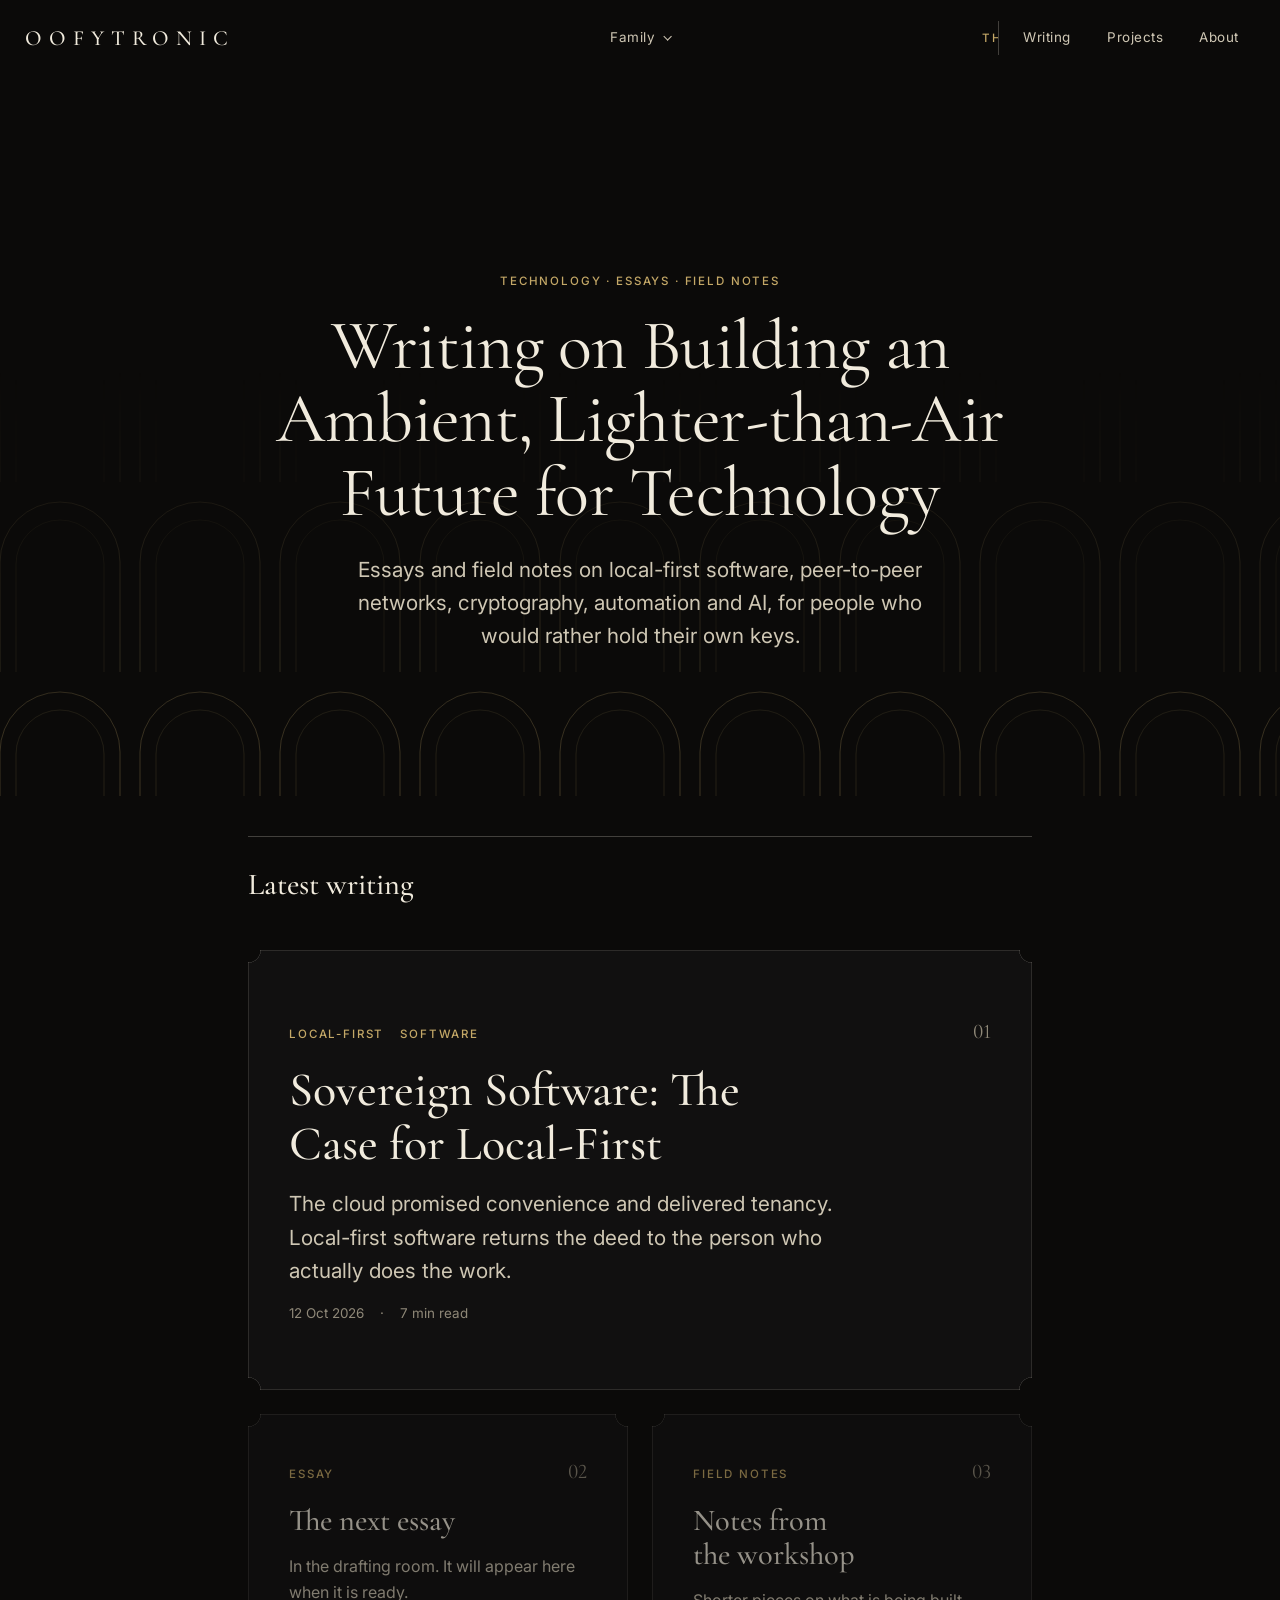
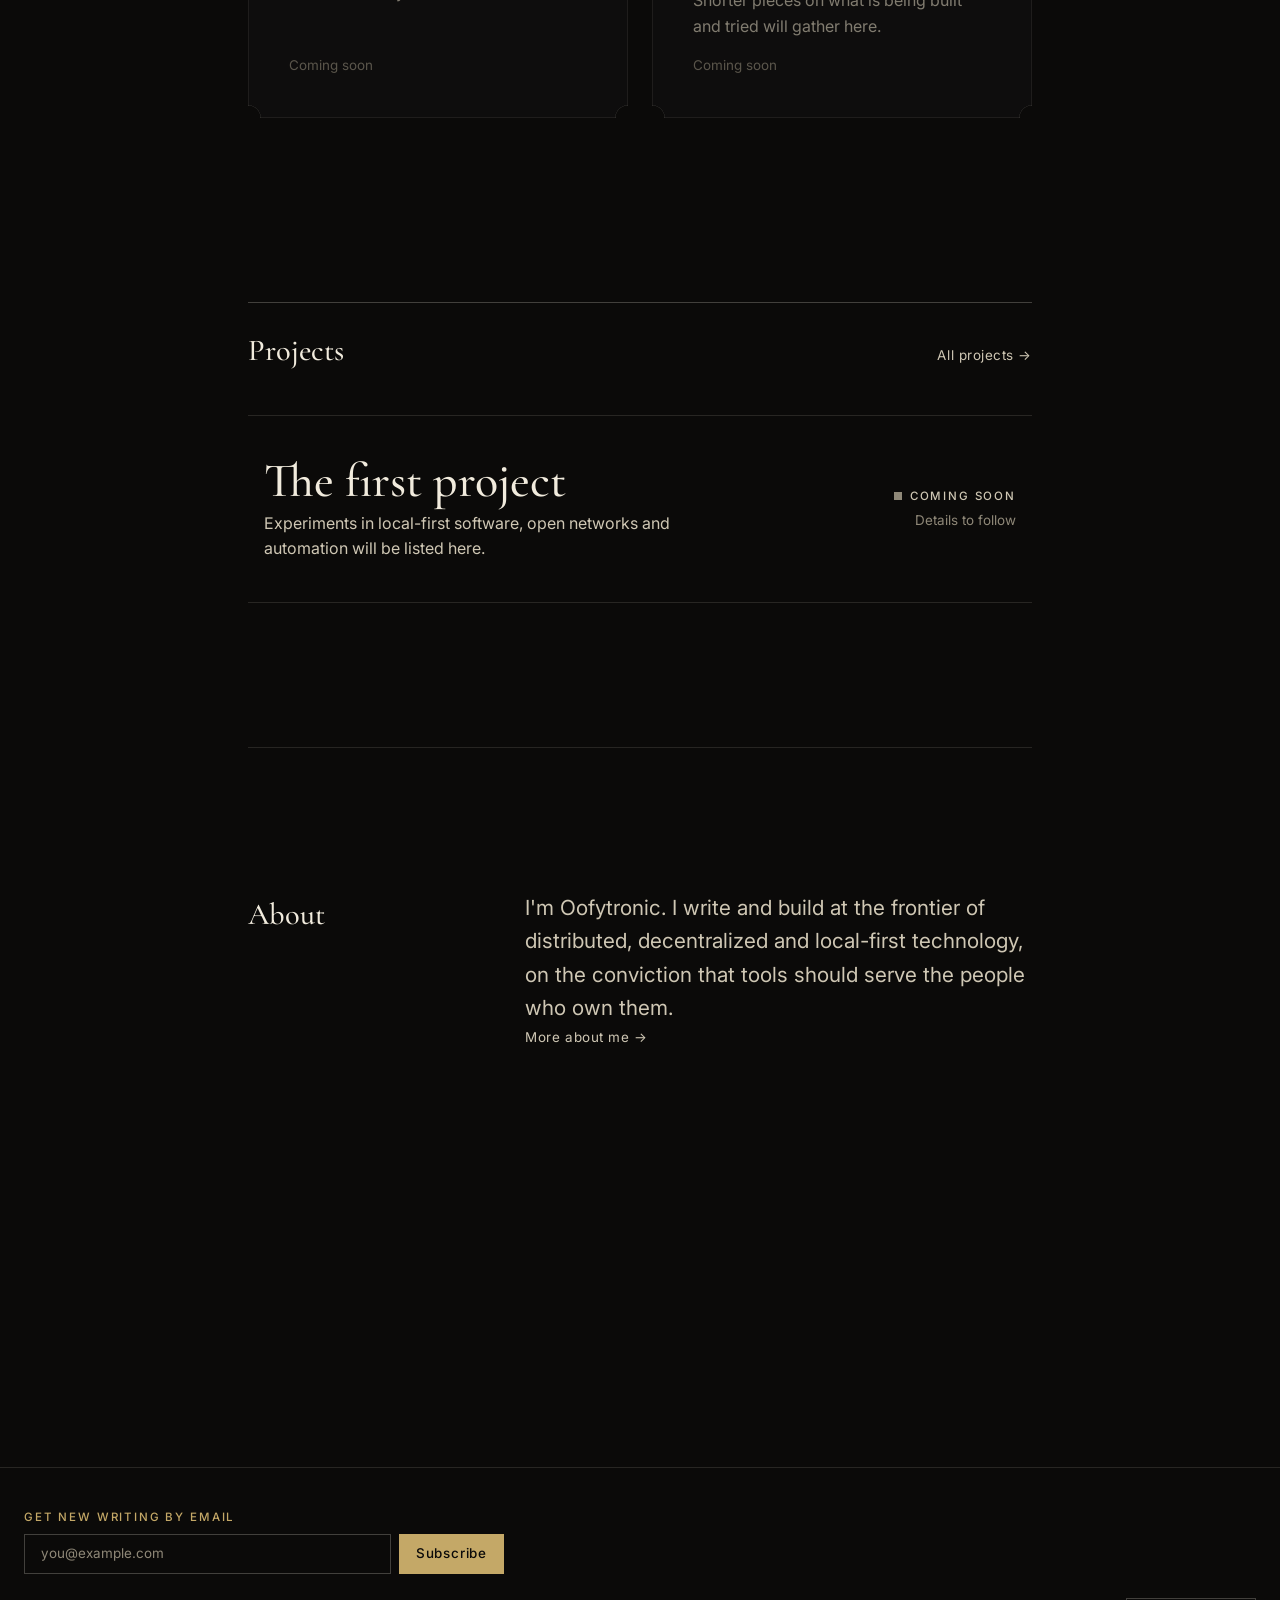
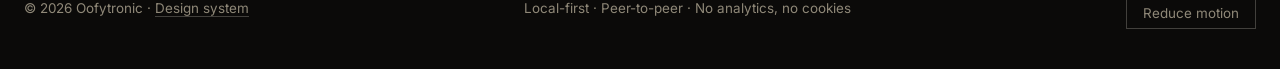
==== index.html @ e568d621 "Add subscribe forms (footer and article island) and a comma in the tagline The island docks once a m" ====
<!doctype html>
<html lang="en">
<head>
  <meta charset="utf-8">
  <meta name="viewport" content="width=device-width, initial-scale=1">
  <title>Oofytronic · Writing on Building an Ambient, Lighter-than-Air Future for Technology</title>
  <meta name="description" content="Writing on Building an Ambient, Lighter-than-Air Future for Technology. Essays and field notes on local-first, peer-to-peer, decentralized, AI and automation technology by Oofytronic.">
  <meta name="theme-color" content="#0b0a09">
  <link rel="preconnect" href="https://fonts.googleapis.com">
  <link rel="preconnect" href="https://fonts.gstatic.com" crossorigin>
  <link rel="stylesheet" href="css/style.css">
  <script src="js/main.js" defer></script>
</head>
<body>

<a class="skip-link" href="#main">Skip to content</a>
<header class="site-header">
  <div class="wrap">
    <a class="wordmark" href="./" data-island="wordmark" data-zone="top-left" data-trigger="scrolled"><span class="wordmark__o">O</span><span class="wordmark__rest"><span>ofytronic</span></span></a>
    <details class="family" data-island="family" data-zone="top-center" data-trigger="scrolled">
      <summary class="family__summary"><span>Family</span><span class="family__chevron" aria-hidden="true"></span></summary>
      <div class="family__panel">
        <p class="family__title">The Feathermode family</p>
        <ul class="family__list">
        <li><a class="family__item" href="https://feathermode.com" target="_blank" rel="noopener"><span class="family__name">Feathermode</span><span class="family__meta">Parent</span></a></li>
        <li><span class="family__item family__item--soon"><span class="family__name">Common Tongue</span><span class="family__meta">Communication · Soon</span></span></li>
        <li><span class="family__item family__item--soon"><span class="family__name">Airlift</span><span class="family__meta">Distribution · Soon</span></span></li>
        <li><a class="family__item" href="./" aria-current="true"><span class="family__name">Oofytronic</span><span class="family__meta">Blog · You are here</span></a></li>
        <li><span class="family__item family__item--soon"><span class="family__name">Nimbus Nectar</span><span class="family__meta">Publication · Soon</span></span></li>
        </ul>
      </div>
    </details>
    <nav class="island" aria-label="Primary" data-island="nav" data-zone="top-right" data-trigger="scrolled">
      <div class="island__context" aria-hidden="true"><span></span></div>
      <ul>
        <li><a href="./#writing" data-section="writing">Writing</a></li>
        <li><a href="projects/" data-section="projects">Projects</a></li>
        <li><a href="about/" data-section="about">About</a></li>
      </ul>
    </nav>
  </div>
</header>
<main id="main">
<section class="hero" aria-labelledby="hero-h">
  <svg class="hero__arcade" aria-hidden="true" focusable="false" preserveAspectRatio="xMidYMax slice">
    <defs><pattern id="arches" width="140" height="190" patternUnits="userSpaceOnUse" x="-10"><path d="M10 190V80a60 60 0 0 1 120 0v110" fill="none" stroke="#c4a867" stroke-opacity=".28" stroke-width="1"/><path d="M26 190V82a44 44 0 0 1 88 0v108" fill="none" stroke="#c4a867" stroke-opacity=".14" stroke-width="1"/></pattern></defs>
    <rect width="100%" height="100%" fill="url(#arches)"/>
  </svg>
  <div class="wrap">
    <span class="eyebrow">Technology · Essays · Field notes</span>
    <h1 id="hero-h">Writing on Building an Ambient, Lighter&#8209;than&#8209;Air Future for Technology</h1>
    <p class="lede">Essays and field notes on local-first software, peer-to-peer networks, cryptography, automation and AI, for people who would rather hold their own keys.</p>
  </div>
</section>
<div class="wrap">
  <section id="writing" class="index" data-context="Latest writing" aria-labelledby="writing-h">
    <div class="index__head">
      <h2 id="writing-h">Latest writing</h2>
    </div>
    <ul class="card-grid">
    <li class="card-grid__featured">
      <article class="card">
        <div class="card__top">
          <ul class="card__tags" aria-label="Topics"><li>Local-First</li><li>Software</li></ul>
          <span class="card__index" aria-hidden="true">01</span>
        </div>
        <h3 class="card__title"><a href="articles/local-first/">Sovereign Software: The Case for Local-First</a></h3>
        <p class="card__excerpt">The cloud promised convenience and delivered tenancy. Local-first software returns the deed to the person who actually does the work.</p>
        <p class="card__meta"><time datetime="2026-10-12">12 Oct 2026</time><span>7 min read</span></p>
      </article>
    </li>
    <li>
      <article class="card card--placeholder">
        <div class="card__top">
          <ul class="card__tags" aria-label="Topics"><li>Essay</li></ul>
          <span class="card__index" aria-hidden="true">02</span>
        </div>
        <h3 class="card__title">The next essay</h3>
        <p class="card__excerpt">In the drafting room. It will appear here when it is ready.</p>
        <p class="card__meta"><span>Coming soon</span></p>
      </article>
    </li>
    <li>
      <article class="card card--placeholder">
        <div class="card__top">
          <ul class="card__tags" aria-label="Topics"><li>Field notes</li></ul>
          <span class="card__index" aria-hidden="true">03</span>
        </div>
        <h3 class="card__title">Notes from the workshop</h3>
        <p class="card__excerpt">Shorter pieces on what is being built and tried will gather here.</p>
        <p class="card__meta"><span>Coming soon</span></p>
      </article>
    </li>
    </ul>
  </section>
  <section id="projects" class="index" data-context="Projects" aria-labelledby="projects-h">
    <div class="index__head">
      <h2 id="projects-h">Projects</h2>
      <a class="more" href="projects/">All projects →</a>
    </div>
    <ul class="project-rows">
      <li>
        <article class="project-row project-row--static">
          <div class="project-row__main">
            <h3 class="project-row__name">The first project</h3>
            <p class="project-row__blurb">Experiments in local-first software, open networks and automation will be listed here.</p>
          </div>
          <p class="project-row__meta"><span class="status" data-status="concept">Coming soon</span><span>Details to follow</span></p>
        </article>
      </li>
    </ul>
  </section>
  <section id="about" class="about" data-context="The author" aria-labelledby="about-h">
    <h2 id="about-h">About</h2>
    <div>
      <p>I'm Oofytronic. I write and build at the frontier of distributed, decentralized and local-first technology, on the conviction that tools should serve the people who own them.</p>
      <a class="more" href="about/">More about me →</a>
    </div>
  </section>
</div>
</main>
<footer class="site-footer">
  <div class="wrap">
    <form class="subscribe subscribe--footer" action="mailto:hello@feathermode.com?subject=Subscribe%20to%20Oofytronic" method="post" enctype="text/plain">
      <label class="subscribe__label" for="footer-email">Get new writing by email</label>
      <div class="subscribe__row">
        <input id="footer-email" name="email" type="email" required autocomplete="email" placeholder="you@example.com">
        <button type="submit">Subscribe</button>
      </div>
    </form>
    <p>© 2026 Oofytronic · <a href="design-system/">Design system</a></p>
    <p>Local-first · Peer-to-peer · No analytics, no cookies</p>
    <button type="button" class="motion-toggle" data-motion-toggle aria-pressed="false" hidden>Reduce motion</button>
  </div>
</footer>
</body>
</html>
---- css/style.css ----
@import url("tokens.css");
@import url("https://fonts.googleapis.com/css2?family=Cormorant+Garamond:ital,wght@0,400;0,500;0,600;1,400;1,500&family=Inter:wght@400;500;600&family=Newsreader:ital,opsz,wght@0,6..72,400;0,6..72,500;1,6..72,400&display=swap");

/* ---------- Base ---------- */
*, *::before, *::after { box-sizing: border-box; }
html { color-scheme: dark; scroll-behavior: smooth; }
body {
  margin: 0;
  min-height: 100vh;
  font-family: var(--font-ui);
  font-size: var(--step-0);
  line-height: 1.6;
  color: var(--text);
  background: var(--bg);
  -webkit-font-smoothing: antialiased;
}
img, svg { max-width: 100%; display: block; }
a { color: inherit; text-decoration-color: var(--hairline-strong); text-underline-offset: 0.25em; }
a:hover { text-decoration-color: var(--accent); }
:focus-visible { outline: 1px solid var(--accent); outline-offset: 4px; }
::selection { background: var(--brass-600); color: var(--night-950); }
h1, h2, h3, p { margin: 0; }
h1, h2, h3 { text-wrap: balance; }

/* ---------- Notched corners ----------
   Instead of rounding, corners are bitten out as concave quarter-circle arcs.
   A mask cuts the element; ::before strokes the border and the arcs in the same colour (--edge). */
@property --edge { syntax: "<color>"; inherits: true; initial-value: transparent; }

:where(.card, .toc, .next-island, .subscribe-island, .aside-note, .notched, .wordmark, .island, .family__summary, .family__panel, html[data-motion="full"] .filters) {
  --notch: var(--notch-sm);
  --notch-ring: calc(var(--notch) + 2px);
  /* One opaque layer minus four corner discs. Straight edges never depend on sub-pixel layer sizes. */
  --notch-cut: calc(var(--notch) + 1px);
  mask:
    linear-gradient(#000 0 0),
    radial-gradient(circle at 0 0, #000 var(--notch), #0000 calc(var(--notch) + 0.5px)) 0 0 / var(--notch-cut) var(--notch-cut) no-repeat,
    radial-gradient(circle at 100% 0, #000 var(--notch), #0000 calc(var(--notch) + 0.5px)) 100% 0 / var(--notch-cut) var(--notch-cut) no-repeat,
    radial-gradient(circle at 0 100%, #000 var(--notch), #0000 calc(var(--notch) + 0.5px)) 0 100% / var(--notch-cut) var(--notch-cut) no-repeat,
    radial-gradient(circle at 100% 100%, #000 var(--notch), #0000 calc(var(--notch) + 0.5px)) 100% 100% / var(--notch-cut) var(--notch-cut) no-repeat;
  mask-composite: subtract, add, add, add, add;
}
:where(.card, .toc, .next-island, .subscribe-island, .aside-note, .notched--lg, .family__panel) { --notch: var(--notch-lg); }
.notched { position: relative; border: 1px solid transparent; --edge: var(--hairline-strong); }
:where(.card, .toc, .next-island, .subscribe-island, .aside-note, .notched, .wordmark, .island, .family__summary, .family__panel, html[data-motion="full"] .filters)::before {
  content: ""; position: absolute; inset: -1px; z-index: 1; pointer-events: none;
  border: 1px solid var(--edge);
  background:
    radial-gradient(circle at 0 0, #0000 var(--notch), var(--edge) var(--notch), var(--edge) calc(var(--notch) + 1px), #0000 calc(var(--notch) + 1px)) 0 0 / var(--notch-ring) var(--notch-ring) no-repeat,
    radial-gradient(circle at 100% 0, #0000 var(--notch), var(--edge) var(--notch), var(--edge) calc(var(--notch) + 1px), #0000 calc(var(--notch) + 1px)) 100% 0 / var(--notch-ring) var(--notch-ring) no-repeat,
    radial-gradient(circle at 0 100%, #0000 var(--notch), var(--edge) var(--notch), var(--edge) calc(var(--notch) + 1px), #0000 calc(var(--notch) + 1px)) 0 100% / var(--notch-ring) var(--notch-ring) no-repeat,
    radial-gradient(circle at 100% 100%, #0000 var(--notch), var(--edge) var(--notch), var(--edge) calc(var(--notch) + 1px), #0000 calc(var(--notch) + 1px)) 100% 100% / var(--notch-ring) var(--notch-ring) no-repeat;
  background-origin: border-box;
  transition: --edge var(--speed) var(--ease);
}

.wrap { width: min(100% - 2 * var(--space-4), var(--wrap)); margin-inline: auto; }
.visually-hidden { position: absolute; width: 1px; height: 1px; overflow: hidden; clip-path: inset(50%); white-space: nowrap; }
.skip-link { position: absolute; left: var(--space-3); top: -4rem; background: var(--accent); color: var(--night-950); padding: var(--space-2) var(--space-3); z-index: 60; }
.skip-link:focus { top: var(--space-3); }

.eyebrow {
  font-size: var(--step--2); font-weight: 500;
  letter-spacing: var(--track-caps); text-transform: uppercase;
  color: var(--accent);
}

/* ---------- Zones ----------
   Where islands live. An island only names its zone (data-zone); placement is defined here, once.

     top-left   header, left edge      top-right  header, right edge (bottom pill on phones)
     left       left gutter, 70rem up  (in flow below that)
     right      right gutter, 70rem up (bottom pill below that); data-anchor="middle" centres it vertically

   Floating zones act only in dynamic mode, and only on islands that carry data-dock.
   One island per zone is visible at a time: triggers are mutually exclusive on any given page. */
.site-header [data-zone="top-left"] { grid-column: 1; justify-self: start; }
.site-header [data-zone="top-center"] { grid-column: 2; justify-self: center; }
.site-header [data-zone="top-right"] { grid-column: 3; justify-self: end; }

html[data-motion="full"] { --zone-lift: 0px; }
@media (max-width: 40rem) {
  html[data-motion="full"] { --zone-lift: calc(var(--island-h) + var(--space-3)); } /* the nav owns the very bottom */
}

/* Gutter presentation (left, right) */
@media (min-width: 70rem) {
  html[data-motion="full"] :is([data-zone="left"], [data-zone="right"])[data-dock] {
    position: fixed; z-index: 35; margin: 0; width: var(--zone-w); top: var(--zone-top);
    border: 1px solid transparent; --edge: var(--hairline-strong);
    background: color-mix(in srgb, var(--bg) 88%, transparent);
    -webkit-backdrop-filter: blur(14px); backdrop-filter: blur(14px);
    transition: opacity var(--speed) var(--ease), transform var(--speed) var(--ease), visibility var(--speed);
  }
  html[data-motion="full"] [data-zone="left"][data-dock] { left: var(--zone-edge); --zone-away: translateX(-0.75rem); }
  html[data-motion="full"] [data-zone="right"][data-dock] { right: var(--zone-edge); --zone-away: translateX(0.75rem); }
  html[data-motion="full"] [data-zone][data-dock][data-anchor="middle"] { top: 0; bottom: 0; margin-block: auto; height: fit-content; }
  html[data-motion="full"] :is([data-zone="left"], [data-zone="right"])[data-dock="away"] { opacity: 0; visibility: hidden; transform: var(--zone-away); }
}

/* Compact presentation: right becomes a bottom pill; left stays in flow */
@media (max-width: 69.99rem) {
  html[data-motion="full"] [data-zone="right"][data-dock] {
    position: fixed; z-index: 35; margin: 0 auto; left: 0; right: 0; top: auto; width: fit-content;
    max-width: calc(100vw - 2 * var(--space-3));
    bottom: calc(var(--space-3) + env(safe-area-inset-bottom) + var(--zone-lift));
    border: 1px solid transparent; --edge: var(--hairline-strong);
    background: color-mix(in srgb, var(--bg) 88%, transparent);
    -webkit-backdrop-filter: blur(14px); backdrop-filter: blur(14px);
    transition: opacity var(--speed) var(--ease), transform var(--speed) var(--ease), visibility var(--speed);
  }
  html[data-motion="full"] [data-zone="right"][data-dock="away"] { opacity: 0; visibility: hidden; transform: translateY(0.5rem); }
}

/* The header carries three islands; below 52rem the nav drops its context label to make room.
   (.island .island__context is more specific than the base rule further down, which would otherwise win.) */
@media (max-width: 52rem) { .island .island__context { display: none; } }

/* Header zones */
@media (max-width: 40rem) {
  html[data-motion="full"] [data-zone="top-right"] {
    position: fixed; margin: 0 auto; left: 0; right: 0; width: fit-content; max-width: calc(100vw - 2 * var(--space-3));
    bottom: calc(var(--space-3) + env(safe-area-inset-bottom));
    --edge: var(--hairline-strong); padding: var(--space-1);
    background: color-mix(in srgb, var(--bg) 88%, transparent);
    -webkit-backdrop-filter: blur(14px); backdrop-filter: blur(14px);
  }
  html[data-motion="full"] { scroll-padding-bottom: 6rem; }
  html[data-motion="full"] body { padding-bottom: 5rem; }
}
/* ---------- Header ----------
   Baseline: a static header (no JS, or motion reduced).
   Enhancement: html[data-motion="full"] turns the wordmark and nav into
   floating "islands" that respond to scroll (state set in js/main.js). */
.site-header { border-bottom: 1px solid var(--hairline); }
.site-header .wrap {
  display: grid; grid-template-columns: 1fr auto 1fr; align-items: center; gap: var(--space-4);
  padding-block: var(--space-3);
}

.wordmark {
  display: inline-flex; align-items: center;
  height: var(--island-h);
  font-family: var(--font-display); font-weight: 500;
  font-size: 1.35rem; letter-spacing: 0.32em; text-transform: uppercase;
  text-decoration: none;
  position: relative; border: 1px solid transparent; --edge: transparent;
}
.wordmark:focus-visible { outline-offset: -4px; }
.wordmark__rest { display: inline-grid; grid-template-columns: 1fr; }
.wordmark__rest > span { overflow: hidden; min-width: 0; }

.island { position: relative; display: flex; align-items: center; border: 1px solid transparent; --edge: transparent; }
.island__context { display: grid; grid-template-columns: 0fr; visibility: hidden; margin: 0; }
.island__context > span {
  overflow: hidden; min-width: 0; max-width: min(18rem, 46vw);
  white-space: nowrap; text-overflow: ellipsis;
  font-size: var(--step--2); font-weight: 500; letter-spacing: var(--track-caps); text-transform: uppercase;
  color: var(--accent);
  padding: var(--space-2) var(--space-3) var(--space-2) 0; margin-left: var(--space-3); margin-right: var(--space-2);
  border-right: 1px solid var(--hairline-strong);
}
.island ul { list-style: none; display: flex; gap: var(--space-1); margin: 0; padding: 0; }
.island li a {
  display: block; padding: var(--space-2) var(--space-3);
  font-size: var(--step--1); letter-spacing: 0.04em; color: var(--text-soft);
  text-decoration: none; transition: color var(--speed), background var(--speed);
}
.island li a:hover { color: var(--text); }
.island li a:focus-visible { outline-offset: -3px; }
.island li a[aria-current] { color: var(--accent); background: color-mix(in srgb, var(--accent) 12%, transparent); }

/* Dynamic mode */
html[data-motion="full"] { scroll-padding-top: calc(var(--header-h) + var(--space-3)); }
html[data-motion="full"] .site-header {
  position: fixed; inset: 0 0 auto 0; z-index: 40;
  border-bottom: 0; pointer-events: none;
}
html[data-motion="full"] .site-header .wrap > * { pointer-events: auto; }
html[data-motion="full"] main { padding-top: var(--header-h); }

html[data-motion="full"] .wordmark,
html[data-motion="full"] .island,
html[data-motion="full"] .wordmark__rest,
html[data-motion="full"] .island__context {
  transition:
    background var(--speed) var(--ease), border-color var(--speed) var(--ease),
    padding var(--speed) var(--ease), letter-spacing var(--speed) var(--ease),
    grid-template-columns var(--speed) var(--ease), visibility var(--speed);
}
html[data-motion="full"][data-scrolled] .wordmark {
  min-width: var(--island-h); justify-content: center; letter-spacing: 0;
  --edge: var(--hairline-strong);
  background: color-mix(in srgb, var(--bg) 88%, transparent);
  -webkit-backdrop-filter: blur(14px); backdrop-filter: blur(14px);
}
html[data-motion="full"][data-scrolled] .wordmark__rest { grid-template-columns: 0fr; }
html[data-motion="full"][data-scrolled] .island {
  padding: var(--space-1);
  --edge: var(--hairline-strong);
  background: color-mix(in srgb, var(--bg) 88%, transparent);
  -webkit-backdrop-filter: blur(14px); backdrop-filter: blur(14px);
}
html[data-motion="full"][data-scrolled][data-context-open] .island__context { grid-template-columns: 1fr; visibility: visible; }

@supports not (backdrop-filter: blur(1px)) {
  html[data-motion="full"][data-scrolled] .wordmark,
  html[data-motion="full"][data-scrolled] .island,
  html[data-motion="full"] [data-zone][data-dock] { background: var(--bg); }
}

/* ---------- Family island ----------
   Lists every member of the Feathermode family and marks the current one. A <details>, so it works with no
   JavaScript; js/main.js only adds close-on-outside-click and Escape. Zone: top-center (top right on phones). */
.family { position: relative; --family-w: min(21rem, calc(100vw - 2 * var(--space-3))); }
.family__summary {
  list-style: none; display: inline-flex; align-items: center; gap: var(--space-2);
  height: var(--island-h); padding: 0 var(--space-3); cursor: pointer;
  font-size: var(--step--1); letter-spacing: 0.04em; color: var(--text-soft);
  position: relative; border: 1px solid transparent; --edge: transparent;
  transition: color var(--speed), background var(--speed) var(--ease);
}
.family__summary::-webkit-details-marker { display: none; }
.family__summary:hover, .family[open] > .family__summary { color: var(--text); }
.family__summary:focus-visible { outline-offset: -3px; }
.family__chevron { width: 0.4rem; height: 0.4rem; border-right: 1px solid currentColor; border-bottom: 1px solid currentColor; transform: rotate(45deg) translateY(-2px); transition: transform var(--speed) var(--ease); }
.family[open] .family__chevron { transform: rotate(225deg) translateY(-2px); }
html[data-motion="full"][data-scrolled] .family__summary {
  --edge: var(--hairline-strong);
  background: color-mix(in srgb, var(--bg) 88%, transparent);
  -webkit-backdrop-filter: blur(14px); backdrop-filter: blur(14px);
}
.family__panel {
  position: absolute; z-index: 45; top: calc(100% + var(--space-2)); left: 50%; margin-left: calc(var(--family-w) / -2); width: var(--family-w);
  padding: var(--space-2); background: var(--surface); border: 1px solid transparent; --edge: var(--hairline-strong);
}
.family__title { font-size: var(--step--2); font-weight: 500; letter-spacing: var(--track-caps); text-transform: uppercase; color: var(--accent); padding: var(--space-2) var(--space-3); margin: 0; }
.family__list { list-style: none; margin: 0; padding: 0; display: grid; gap: 2px; }
.family__item { display: grid; gap: 2px; padding: var(--space-2) var(--space-3); color: var(--text-soft); text-decoration: none; }
a.family__item:hover, a.family__item:focus-visible { background: var(--surface-hover); color: var(--text); }
a.family__item:focus-visible { outline-offset: -3px; }
.family__name { font-family: var(--font-display); font-size: var(--step-1); line-height: 1.2; color: var(--text); }
.family__meta { font-size: var(--step--2); letter-spacing: var(--track-caps); text-transform: uppercase; color: var(--text-muted); }
.family__item[aria-current] { background: color-mix(in srgb, var(--accent) 12%, transparent); }
.family__item[aria-current] .family__meta { color: var(--accent); }
.family__item--soon .family__name { color: var(--text-soft); }

/* ---------- Hero ---------- */
.hero { position: relative; overflow: hidden; display: grid; align-content: center; min-height: min(80svh, 48rem); padding-block: var(--space-7) var(--space-6); text-align: center; }
.hero__arcade {
  position: absolute; inset: auto 0 0 0; height: 70%; width: 100%; z-index: 0;
  mask-image: linear-gradient(to top, #000 0%, transparent 85%);
  -webkit-mask-image: linear-gradient(to top, #000 0%, transparent 85%);
}
.hero .wrap { position: relative; z-index: 1; }
.hero h1 {
  font-family: var(--font-display); font-weight: 400;
  font-size: clamp(2.4rem, 1.6rem + 4vw, 4.4rem); line-height: 1.04; letter-spacing: -0.01em;
  max-width: 22ch; margin: var(--space-3) auto var(--space-4);
}
.hero h1 em { font-style: italic; color: var(--accent); }
.hero p.lede { max-width: 38rem; margin-inline: auto; color: var(--text-soft); font-size: var(--step-1); }

/* ---------- Index ---------- */
.index { padding: var(--space-5) var(--gutter) var(--section-space); }
.index__head {
  display: flex; flex-wrap: wrap; align-items: baseline; justify-content: space-between; gap: var(--space-3);
  border-top: 1px solid var(--hairline-strong); padding-top: var(--space-4); margin-bottom: var(--space-5);
}
.index__head h2 { font-family: var(--font-display); font-weight: 500; font-size: var(--step-2); }
.filters-slot { flex: 1 1 20rem; display: flex; justify-content: flex-end; align-items: center; }
.filters { display: flex; align-items: center; }
.filters__group { display: flex; flex-wrap: wrap; gap: var(--space-1) var(--space-4); }
.filters button {
  font: inherit; font-size: var(--step--1); letter-spacing: 0.04em; white-space: nowrap;
  background: none; border: 0; border-bottom: 1px solid transparent;
  color: var(--text-muted); padding: var(--space-1) 0; cursor: pointer;
  transition: color var(--speed), border-color var(--speed), background var(--speed);
}
.filters button:hover { color: var(--text); }
.filters button[aria-pressed="true"] { color: var(--text); border-bottom-color: var(--accent); }
/* The count is a live region for everyone; it is only shown visually while docked. */
.filters__count {
  position: absolute; width: 1px; height: 1px; overflow: hidden; clip-path: inset(50%); white-space: nowrap; margin: 0;
}

/* Filters island: placement comes from its zone (see Zones). Only its internals live here. */
html[data-motion="full"] .filters-slot { display: contents; }
html[data-motion="full"] .filters { align-items: stretch; }
html[data-motion="full"] .filters button { text-align: left; padding: var(--space-2) var(--space-3); border-bottom-color: transparent; }
html[data-motion="full"] .filters button[aria-pressed="true"] { color: var(--accent); background: color-mix(in srgb, var(--accent) 12%, transparent); }
html[data-motion="full"] .filters button:focus-visible { outline-offset: -3px; }
@media (min-width: 70rem) {
  /* Gutter: a vertical list under a count */
  html[data-motion="full"] .filters { flex-direction: column; padding: var(--space-2); }
  html[data-motion="full"] .filters__group { flex-direction: column; flex-wrap: nowrap; gap: 2px; }
  html[data-motion="full"] .filters__count {
    position: static; width: auto; height: auto; overflow: visible; clip-path: none; order: -1;
    margin: 0 0 var(--space-2); padding: var(--space-1) var(--space-3) var(--space-2);
    border-bottom: 1px solid var(--hairline-strong);
    font-size: var(--step--2); font-weight: 500; letter-spacing: var(--track-caps); text-transform: uppercase; color: var(--accent);
  }
}
@media (max-width: 69.99rem) {
  /* Bottom pill: one row, scrolling sideways if needed; the count stays for screen readers only */
  html[data-motion="full"] .filters { flex-direction: row; padding: var(--space-1); }
  html[data-motion="full"] .filters__group { flex-direction: row; overflow-x: auto; scrollbar-width: none; }
  html[data-motion="full"] .filters__count { position: absolute; width: 1px; height: 1px; overflow: hidden; clip-path: inset(50%); border: 0; margin: 0; padding: 0; }
}

/* ---------- Cards ---------- */
.card-grid {
  list-style: none; margin: 0; padding: 0;
  display: grid; gap: var(--space-4);
  grid-template-columns: repeat(auto-fit, minmax(min(100%, 20rem), 1fr));
}
.card-grid > li[hidden] { display: none; }
@media (min-width: 52rem) {
  .card-grid > .card-grid__featured { grid-column: 1 / -1; }
}
@media (min-width: 72rem) or ((min-width: 52rem) and (max-width: 69.99rem)) {
  .card-grid { grid-template-columns: repeat(2, 1fr); }
}
.card {
  position: relative; height: 100%;
  display: flex; flex-direction: column; gap: var(--space-3);
  padding: var(--space-5);
  background: var(--surface);
  border: 1px solid transparent; --edge: var(--hairline);
  transition: border-color var(--speed) var(--ease), background var(--speed) var(--ease);
}
.card:hover, .card:focus-within { --edge: var(--accent); background: var(--surface-hover); }
.card__top { display: flex; justify-content: space-between; align-items: baseline; gap: var(--space-3); }
.card__tags { list-style: none; display: flex; flex-wrap: wrap; gap: var(--space-1) var(--space-3); padding: 0; margin: 0; }
.card__tags li { font-size: var(--step--2); font-weight: 500; letter-spacing: var(--track-caps); text-transform: uppercase; color: var(--accent); }
.card__index { font-family: var(--font-display); font-size: var(--step-1); color: var(--text-muted); font-variant-numeric: lining-nums; }
.card__title { font-family: var(--font-display); font-weight: 500; font-size: var(--step-2); line-height: 1.12; }
.card__title a { text-decoration: none; }
.card__title a::after { content: ""; position: absolute; inset: 0; } /* whole card is the link */
.card__excerpt { color: var(--text-soft); flex: 1; max-width: 46ch; }
.card__meta { display: flex; gap: var(--space-3); font-size: var(--step--1); color: var(--text-muted); }
.card__meta > * + *::before { content: "·"; margin-right: var(--space-3); }

.card-grid__featured .card { padding: var(--space-6) var(--space-5); }
.card-grid__featured .card__title { font-size: var(--step-3); max-width: 20ch; }
.card-grid__featured .card__excerpt { font-size: var(--step-1); }

/* ---------- About ---------- */
.about {
  background: linear-gradient(var(--hairline), var(--hairline)) no-repeat var(--gutter) 0 / calc(100% - 2 * var(--gutter)) 1px; /* rule aligned to the content column */
  padding: var(--section-space) var(--gutter); display: grid; align-content: start; gap: var(--space-4); }
html[data-motion="full"] .about { min-height: 80svh; }
@media (min-width: 52rem) { .about { grid-template-columns: 1fr 2fr; } }
.about h2 { font-family: var(--font-display); font-weight: 500; font-size: var(--step-2); }
.about p { color: var(--text-soft); font-size: var(--step-1); max-width: 40rem; }

/* ---------- Footer ---------- */
.site-footer { border-top: 1px solid var(--hairline); padding-block: var(--space-5); color: var(--text-muted); font-size: var(--step--1); }
.site-footer .wrap { display: flex; flex-wrap: wrap; justify-content: space-between; gap: var(--space-2) var(--space-4); }
.site-footer p { margin: 0; }
.motion-toggle {
  font: inherit; color: var(--text-muted); background: none; cursor: pointer;
  border: 1px solid var(--hairline-strong); border-radius: 0; padding: var(--space-1) var(--space-3);
}
.motion-toggle:hover { color: var(--text); border-color: var(--accent); }
.motion-toggle[aria-pressed="true"] { color: var(--accent); border-color: var(--accent); }

/* ---------- Article ---------- */
.progress {
  position: fixed; inset: 0 0 auto 0; height: 2px; z-index: 50;
  background: var(--accent);
  transform-origin: left; transform: scaleX(var(--progress, 0));
}
.article { padding-block: var(--space-6) var(--section-space); }
.article__header { max-width: 48rem; margin: 0 auto var(--space-6); text-align: center; }
.article__header .eyebrow { display: block; margin-bottom: var(--space-4); }
.article__title { font-family: var(--font-display); font-weight: 400; font-size: var(--step-4); line-height: 1.04; letter-spacing: -0.01em; margin-bottom: var(--space-4); }
.article__dek { font-family: var(--font-display); font-style: italic; font-size: var(--step-2); line-height: 1.3; color: var(--text-soft); margin-bottom: var(--space-4); }
.article__byline {
  display: flex; justify-content: center; flex-wrap: wrap; gap: var(--space-1) var(--space-4);
  font-size: var(--step--1); color: var(--text-muted);
  border-top: 1px solid var(--hairline); padding-top: var(--space-3);
}
.article__body { max-width: var(--measure); margin-inline: auto; font-family: var(--font-text); font-size: 1.22rem; line-height: 1.7; color: var(--text-soft); }
.article__body p { margin-bottom: var(--space-4); }
.article__body strong { color: var(--text); font-weight: 500; }
.article__body h2 { font-family: var(--font-display); font-weight: 500; font-size: var(--step-3); line-height: 1.1; color: var(--text); margin: var(--section-space) 0 var(--space-3); }
.article__body ul, .article__body ol { padding-left: 1.3em; margin: 0 0 var(--space-4); }
.article__body li { margin-bottom: var(--space-2); }
.article__body li::marker { color: var(--accent); }
.article__body blockquote {
  margin: var(--space-5) calc(-1 * var(--space-4)); padding: var(--space-2) var(--space-4);
  border-left: 1px solid var(--accent);
  font-family: var(--font-display); font-style: italic; font-size: var(--step-3); line-height: 1.2; color: var(--text);
}
.article__body blockquote p { margin: 0; }
.article__body blockquote footer { font-family: var(--font-ui); font-style: normal; font-size: var(--step--2); letter-spacing: var(--track-caps); text-transform: uppercase; color: var(--text-muted); margin-top: var(--space-3); }
.article__body code { font-family: var(--font-mono); font-size: 0.8em; background: var(--night-800); padding: 0.1em 0.4em; border-radius: var(--radius); }
.article__body pre { overflow-x: auto; background: var(--night-900); border: 1px solid var(--hairline); padding: var(--space-4); margin: 0 0 var(--space-4); }
.article__body pre code { background: none; padding: 0; font-size: 0.82rem; line-height: 1.6; color: var(--text-soft); }
.aside-note { margin: var(--space-5) 0; padding: var(--space-4); position: relative; border: 1px solid transparent; --edge: var(--hairline-strong); font-family: var(--font-ui); font-size: var(--step--1); line-height: 1.6; }
.aside-note strong { display: block; font-size: var(--step--2); font-weight: 500; letter-spacing: var(--track-caps); text-transform: uppercase; color: var(--accent); margin-bottom: var(--space-1); }
.article__footer { max-width: var(--measure); margin: var(--space-6) auto 0; border-top: 1px solid var(--hairline); padding-top: var(--space-4); font-size: var(--step--1); }
.article__footer a { color: var(--text-soft); text-decoration: none; }
.article__footer a:hover { color: var(--accent); }

/* ---------- Article islands: contents and next essay ----------
   Static: ordinary in-flow blocks. Dynamic: placed by their zone (see Zones); only internals live here. */
.toc, .next-island, .subscribe-island {
  max-width: var(--measure); margin: 0 auto var(--space-6); padding: var(--space-4);
  position: relative; border: 1px solid transparent; --edge: var(--hairline);
}
.toc__title, .next-island__label { font-size: var(--step--2); font-weight: 500; letter-spacing: var(--track-caps); text-transform: uppercase; color: var(--accent); margin-bottom: var(--space-2); }
.toc__meter { display: none; }
.toc__list { list-style: none; margin: 0; padding: 0; }
.toc__list a { display: block; padding: var(--space-1) 0; color: var(--text-soft); text-decoration: none; transition: color var(--speed), background var(--speed); }
.toc__list a:hover, .toc__list a[aria-current] { color: var(--accent); }
.next-island { margin-top: var(--space-6); }
.next-island:hover, .next-island:focus-within { --edge: var(--accent); }
.next-island__link { font-family: var(--font-display); font-size: var(--step-2); line-height: 1.15; color: var(--text); text-decoration: none; display: block; }
.next-island__link::after { content: " →"; color: var(--accent); }
.next-island__link::before { content: ""; position: absolute; inset: 0; } /* whole island is the link */

html[data-motion="full"] .article__header { display: grid; align-content: center; min-height: min(62svh, 36rem); margin-bottom: var(--space-5); }

@media (min-width: 70rem) {
  html[data-motion="full"] .next-island { padding: var(--space-3) var(--space-4); }
  html[data-motion="full"] .next-island__link { font-size: var(--step-1); }
  html[data-motion="full"] .toc { padding: var(--space-2); }
  html[data-motion="full"] .toc__title { padding: var(--space-1) var(--space-3) 0; margin: 0; }
  html[data-motion="full"] .toc__meter { display: block; height: 1px; margin: var(--space-2) var(--space-3); background: var(--hairline-strong); position: relative; }
  html[data-motion="full"] .toc__meter::after { content: ""; position: absolute; inset: -0.5px 0; background: var(--accent); transform-origin: left; transform: scaleX(var(--progress, 0)); }
  html[data-motion="full"] .toc__list a { padding: var(--space-2) var(--space-3); font-size: var(--step--1); line-height: 1.35; }
  html[data-motion="full"] .toc__list a[aria-current] { background: color-mix(in srgb, var(--accent) 12%, transparent); }
  html[data-motion="full"] .toc__list a:focus-visible { outline-offset: -3px; }
}
@media (max-width: 69.99rem) {
  html[data-motion="full"] .next-island { display: flex; align-items: baseline; gap: var(--space-3); padding: var(--space-2) var(--space-4); }
  html[data-motion="full"] .next-island__label { margin: 0; white-space: nowrap; }
  html[data-motion="full"] .next-island__link { font-size: var(--step-0); white-space: nowrap; overflow: hidden; text-overflow: ellipsis; }
}

@media (max-width: 40rem) {
  html:not([data-motion="full"]) .site-header .wrap { grid-template-columns: 1fr; gap: var(--space-3); }
  html:not([data-motion="full"]) .site-header [data-zone] { grid-column: 1; justify-self: start; }
  .hero { padding-block: var(--space-6) var(--space-5); }
  .card, .card-grid__featured .card { padding: var(--space-4); }
  .article__body blockquote { margin-inline: 0; }
}
@media (prefers-reduced-motion: reduce), (update: slow) {
  html { scroll-behavior: auto; }
  * { transition: none !important; }
}
html[data-motion="reduced"] { scroll-behavior: auto; }
html[data-motion="reduced"] * { transition: none !important; }


/* ---------- Home: project rows ---------- */
.more { font-size: var(--step--1); color: var(--text-soft); text-decoration: none; letter-spacing: 0.04em; }
.more:hover { color: var(--accent); }
.project-rows { list-style: none; margin: 0; padding: 0; border-top: 1px solid var(--hairline); }
.project-row {
  position: relative; display: grid; gap: var(--space-2) var(--space-5);
  padding: var(--space-5) var(--space-3); border-bottom: 1px solid var(--hairline);
  transition: background var(--speed) var(--ease);
}
@media (min-width: 52rem) { .project-row { grid-template-columns: 1fr auto; align-items: center; } }
.project-row:hover, .project-row:focus-within { background: var(--surface-hover); }
.project-row__name { font-family: var(--font-display); font-weight: 500; font-size: var(--step-3); line-height: 1.05; margin-bottom: var(--space-1); }
.project-row__name a { text-decoration: none; transition: color var(--speed); }
.project-row__name a::after { content: ""; position: absolute; inset: 0; } /* whole row is the link */
.project-row:hover .project-row__name a, .project-row:focus-within .project-row__name a { color: var(--accent); }
.project-row__blurb { color: var(--text-soft); max-width: 46ch; }
.project-row__meta { display: grid; gap: var(--space-1); font-size: var(--step--1); color: var(--text-muted); }
@media (min-width: 52rem) { .project-row__meta { text-align: right; justify-items: end; } }
.status { display: inline-flex; align-items: center; gap: var(--space-2); font-size: var(--step--2); font-weight: 500; letter-spacing: var(--track-caps); text-transform: uppercase; color: var(--text-soft); }
.status::before { content: ""; width: 0.5rem; height: 0.5rem; background: var(--stone-500); }
.status[data-status="prototype"] { color: var(--accent); }
.status[data-status="prototype"]::before { background: var(--accent); }
.status[data-status="research"]::before { background: var(--cream-300); }
.status-demo { display: flex; flex-wrap: wrap; gap: var(--space-4); }

/* ---------- Pages: shared frame for projects & design system ---------- */
.page { width: min(100% - 2 * var(--space-4), var(--measure-wide)); margin-inline: auto; padding-bottom: var(--section-space); }
@media (min-width: 70rem) {
  /* keep clear of the gutter zones */
  .page { width: min(var(--measure-wide), 100% - 2 * (var(--zone-w) + var(--space-5))); }
}

/* ---------- Projects page ---------- */
.project { padding-block: var(--section-space); border-top: 1px solid var(--hairline); }
html[data-motion="full"] .project { min-height: 70svh; }
.project .eyebrow { margin-bottom: var(--space-3); }
.project h2 { font-family: var(--font-display); font-weight: 400; font-size: var(--step-4); line-height: 1; margin-bottom: var(--space-4); text-wrap: balance; }

.project p { font-family: var(--font-text); font-size: 1.15rem; color: var(--text-soft); margin-bottom: var(--space-3); max-width: var(--measure); }
.project .project__blurb { font-family: var(--font-display); font-style: italic; font-size: var(--step-2); line-height: 1.3; color: var(--text); }
.project .eyebrow { font-family: var(--font-ui); }
.facts { margin: var(--space-5) 0 0; display: grid; gap: 0; border-top: 1px solid var(--hairline); }
.facts > div { display: grid; gap: var(--space-1) var(--space-4); padding: var(--space-3) 0; border-bottom: 1px solid var(--hairline); }
@media (min-width: 40rem) { .facts > div { grid-template-columns: 9rem 1fr; } }
.facts dt { font-size: var(--step--2); font-weight: 500; letter-spacing: var(--track-caps); text-transform: uppercase; color: var(--accent); align-self: center; }
.facts dd { margin: 0; color: var(--text-soft); }
.facts a { color: var(--text); }

/* ---------- Design system page ---------- */
.doc__section { padding-block: var(--section-space) 0; }
html[data-motion="full"] .doc__section { min-height: 60svh; }
.doc h2 { font-family: var(--font-display); font-weight: 400; font-size: var(--step-4); line-height: 1; margin-bottom: var(--space-3); border-top: 1px solid var(--hairline-strong); padding-top: var(--space-5); }
.doc h3 { font-size: var(--step--1); font-weight: 500; letter-spacing: var(--track-caps); text-transform: uppercase; color: var(--accent); margin: var(--space-6) 0 var(--space-3); }
.doc__section p { font-family: var(--font-text); font-size: 1.1rem; color: var(--text-soft); }
.doc__section .doc__lede { font-family: var(--font-display); font-style: italic; font-size: var(--step-2); line-height: 1.3; color: var(--text); max-width: 40rem; margin-bottom: var(--space-4); }
.doc code { font-family: var(--font-mono); font-size: 0.82em; color: var(--text); }
.doc pre { overflow-x: auto; background: var(--night-900); border: 1px solid var(--hairline); padding: var(--space-4); margin: var(--space-3) 0 var(--space-4); }
.doc pre code { font-size: 0.8rem; line-height: 1.6; color: var(--text-soft); }
.doc ul, .doc ol { margin: 0; padding: 0; }

.principles { list-style: none; display: grid; gap: var(--space-3); grid-template-columns: repeat(auto-fit, minmax(16rem, 1fr)); margin-top: var(--space-5) !important; }
.principle { padding: var(--space-4); background: var(--surface); }
.principle__n { font-family: var(--font-display); font-size: var(--step-2); color: var(--accent); display: block; }
.principle h3 { font-family: var(--font-display); font-weight: 500; font-size: var(--step-1); letter-spacing: 0; text-transform: none; color: var(--text); margin: var(--space-2) 0; }
.doc__section .principle p { font-family: var(--font-ui); font-size: var(--step--1); line-height: 1.6; }

.zone-map {
  --edge: var(--hairline-strong);
  display: grid; gap: var(--space-2); padding: var(--space-4); margin: 0 0 var(--space-4);
  grid-template: "tl tc tr" auto "gl main gr" minmax(11rem, 1fr) "bl bc br" auto / 7.5rem 1fr 7.5rem;
  background: var(--surface);
}
.zone { min-width: 0; padding: var(--space-2) var(--space-3); display: grid; align-content: center; gap: 2px; font-size: var(--step--2); color: var(--text-muted); background: var(--bg); --edge: var(--accent); }
.zone b { font-weight: 500; color: var(--accent); letter-spacing: 0.04em; font-size: var(--step--1); }
@media (max-width: 40rem) {
  .zone-map { grid-template-columns: minmax(0, 5.5rem) minmax(0, 1fr) minmax(0, 5.5rem); padding: var(--space-3); }
  .zone { padding: var(--space-2); }
}
.zone--tl { grid-area: tl; justify-self: start; } .zone--tc { grid-area: tc; justify-self: center; } .zone--tr { grid-area: tr; justify-self: end; }
.zone--gl { grid-area: gl; align-self: start; } .zone--gr { grid-area: gr; align-self: start; gap: var(--space-2); }
.zone--bc { grid-area: bc; justify-self: center; }
.zone--main { grid-area: main; display: grid; align-content: center; gap: var(--space-2); background: none; padding: 0 var(--space-3); }
.zone--main span { text-transform: uppercase; letter-spacing: var(--track-caps); }
.zone--main i { display: block; height: 6px; background: var(--hairline-strong); }
.zone--main i:nth-of-type(2) { width: 82%; } .zone--main i:nth-of-type(3) { width: 64%; }

.states { list-style: none; display: grid; gap: var(--space-3); grid-template-columns: repeat(auto-fit, minmax(14rem, 1fr)); }
.states li { padding: var(--space-3) var(--space-4); }
.states code { color: var(--accent); }
.doc__section .states p { font-family: var(--font-ui); font-size: var(--step--1); margin-top: var(--space-1); }

.table-wrap { overflow-x: auto; margin-bottom: var(--space-3); }
.doc table { width: 100%; border-collapse: collapse; font-size: var(--step--1); }
.doc th, .doc td { text-align: left; padding: var(--space-3) var(--space-3) var(--space-3) 0; border-bottom: 1px solid var(--hairline); vertical-align: top; color: var(--text-soft); }
.doc thead th { font-size: var(--step--2); font-weight: 500; letter-spacing: var(--track-caps); text-transform: uppercase; color: var(--text-muted); }
.doc tbody th { font-weight: 500; color: var(--text); white-space: nowrap; }
.rules { list-style: none; }
.rules li { padding: var(--space-3) 0 var(--space-3) var(--space-4); border-bottom: 1px solid var(--hairline); position: relative; color: var(--text-soft); }
.rules li::before { content: ""; position: absolute; left: 0; top: 1.35em; width: 0.5rem; height: 1px; background: var(--accent); }

.swatches { list-style: none; display: grid; gap: var(--space-3); grid-template-columns: repeat(auto-fill, minmax(10rem, 1fr)); }
.swatch { display: grid; gap: var(--space-1); font-size: var(--step--1); }
.swatch__chip { height: 4rem; background: var(--c); border: 1px solid var(--hairline-strong); }
.swatch__value, .tokens span, .scale span:last-child, .space-bars span:last-child, .notch-demo span { color: var(--text-muted); font-size: var(--step--2); overflow-wrap: anywhere; }
.faces { list-style: none; display: grid; gap: var(--space-4); }
.doc__section .faces__sample { font-size: var(--step-3); line-height: 1.1; color: var(--text); }
.doc__section .faces li p:last-child { font-family: var(--font-ui); font-size: var(--step--1); color: var(--text-muted); }
.scale { list-style: none; border-top: 1px solid var(--hairline); }
.scale li { display: grid; grid-template-columns: 1fr auto auto; align-items: baseline; gap: var(--space-4); padding: var(--space-3) 0; border-bottom: 1px solid var(--hairline); }
.scale__sample { font-family: var(--font-display); color: var(--text); line-height: 1.1; }
.scale li:nth-child(n+5) .scale__sample { font-family: var(--font-ui); }
.space-bars { list-style: none; display: grid; gap: var(--space-2); }
.space-bars li { display: grid; grid-template-columns: 6rem auto 1fr; align-items: center; gap: var(--space-3); }
.space-bars__bar { display: block; height: 0.75rem; background: var(--accent); }
.notch-demo { display: grid; gap: var(--space-4); grid-template-columns: repeat(auto-fit, minmax(12rem, 1fr)); }
.notch-demo > div { display: grid; gap: var(--space-1); padding: var(--space-5) var(--space-4); background: var(--surface); }
.tokens { list-style: none; border-top: 1px solid var(--hairline); }
.tokens li { display: flex; justify-content: space-between; gap: var(--space-4); padding: var(--space-3) 0; border-bottom: 1px solid var(--hairline); }
.demo-quote { margin: 0; padding: var(--space-2) var(--space-4); border-left: 1px solid var(--accent); font-family: var(--font-display); font-style: italic; font-size: var(--step-3); line-height: 1.2; }
.doc__section .demo-quote p { font-family: var(--font-display); font-size: inherit; color: var(--text); }

/* Phones: the nav island sits at the bottom (or the stage dock does), so the family dropdown moves to the top right */
@media (max-width: 40rem) {
  html[data-motion="full"] .site-header [data-zone="top-center"] { grid-column: 3; justify-self: end; }
  html[data-motion="full"] .family__panel { left: auto; right: 0; margin-left: 0; }
}

/* Placeholders: things that will exist later. Dimmed, not links, no hover. */
.card--placeholder { opacity: 0.6; pointer-events: none; }
.project-row--static:hover, .project-row--static:focus-within { background: none; }

/* ---------- Subscribe: form (footer) and article island ---------- */
.subscribe__label, .subscribe-island__label { display: block; font-size: var(--step--2); font-weight: 500; letter-spacing: var(--track-caps); text-transform: uppercase; color: var(--accent); margin-bottom: var(--space-2); }
.subscribe__row { display: flex; gap: var(--space-2); }
.subscribe input, .subscribe button {
  font: inherit; font-size: var(--step--1); min-width: 0; border-radius: 0; padding: var(--space-2) var(--space-3);
  border: 1px solid var(--hairline-strong); color: var(--text); background: transparent;
}
.subscribe input { flex: 1; transition: border-color var(--speed); }
.subscribe input::placeholder { color: var(--text-muted); }
.subscribe input:hover, .subscribe input:focus { border-color: var(--accent); }
.subscribe input:focus-visible { outline: 1px solid var(--accent); outline-offset: 2px; }
.subscribe button { cursor: pointer; font-weight: 500; letter-spacing: 0.06em; color: var(--night-950); background: var(--accent); border-color: var(--accent); transition: filter var(--speed); }
.subscribe button:hover { filter: brightness(1.12); }
.subscribe button:focus-visible { outline: 1px solid var(--accent); outline-offset: 2px; }
.subscribe--footer { flex: 1 0 100%; margin-bottom: var(--space-3); }
.subscribe--footer .subscribe__row { max-width: 30rem; }

/* The island is for the right gutter only: stacked field and button; it is hidden in the static layout and
   below 70rem, where the footer form is the way to subscribe. */
.subscribe-island .subscribe__row { flex-direction: column; }
.subscribe-island__label { margin-bottom: var(--space-3); line-height: 1.4; }
.subscribe-island .subscribe__label { position: absolute; width: 1px; height: 1px; overflow: hidden; clip-path: inset(50%); white-space: nowrap; }
html:not([data-motion="full"]) .subscribe-island { display: none; }
@media (max-width: 69.99rem) { .subscribe-island { display: none; } }
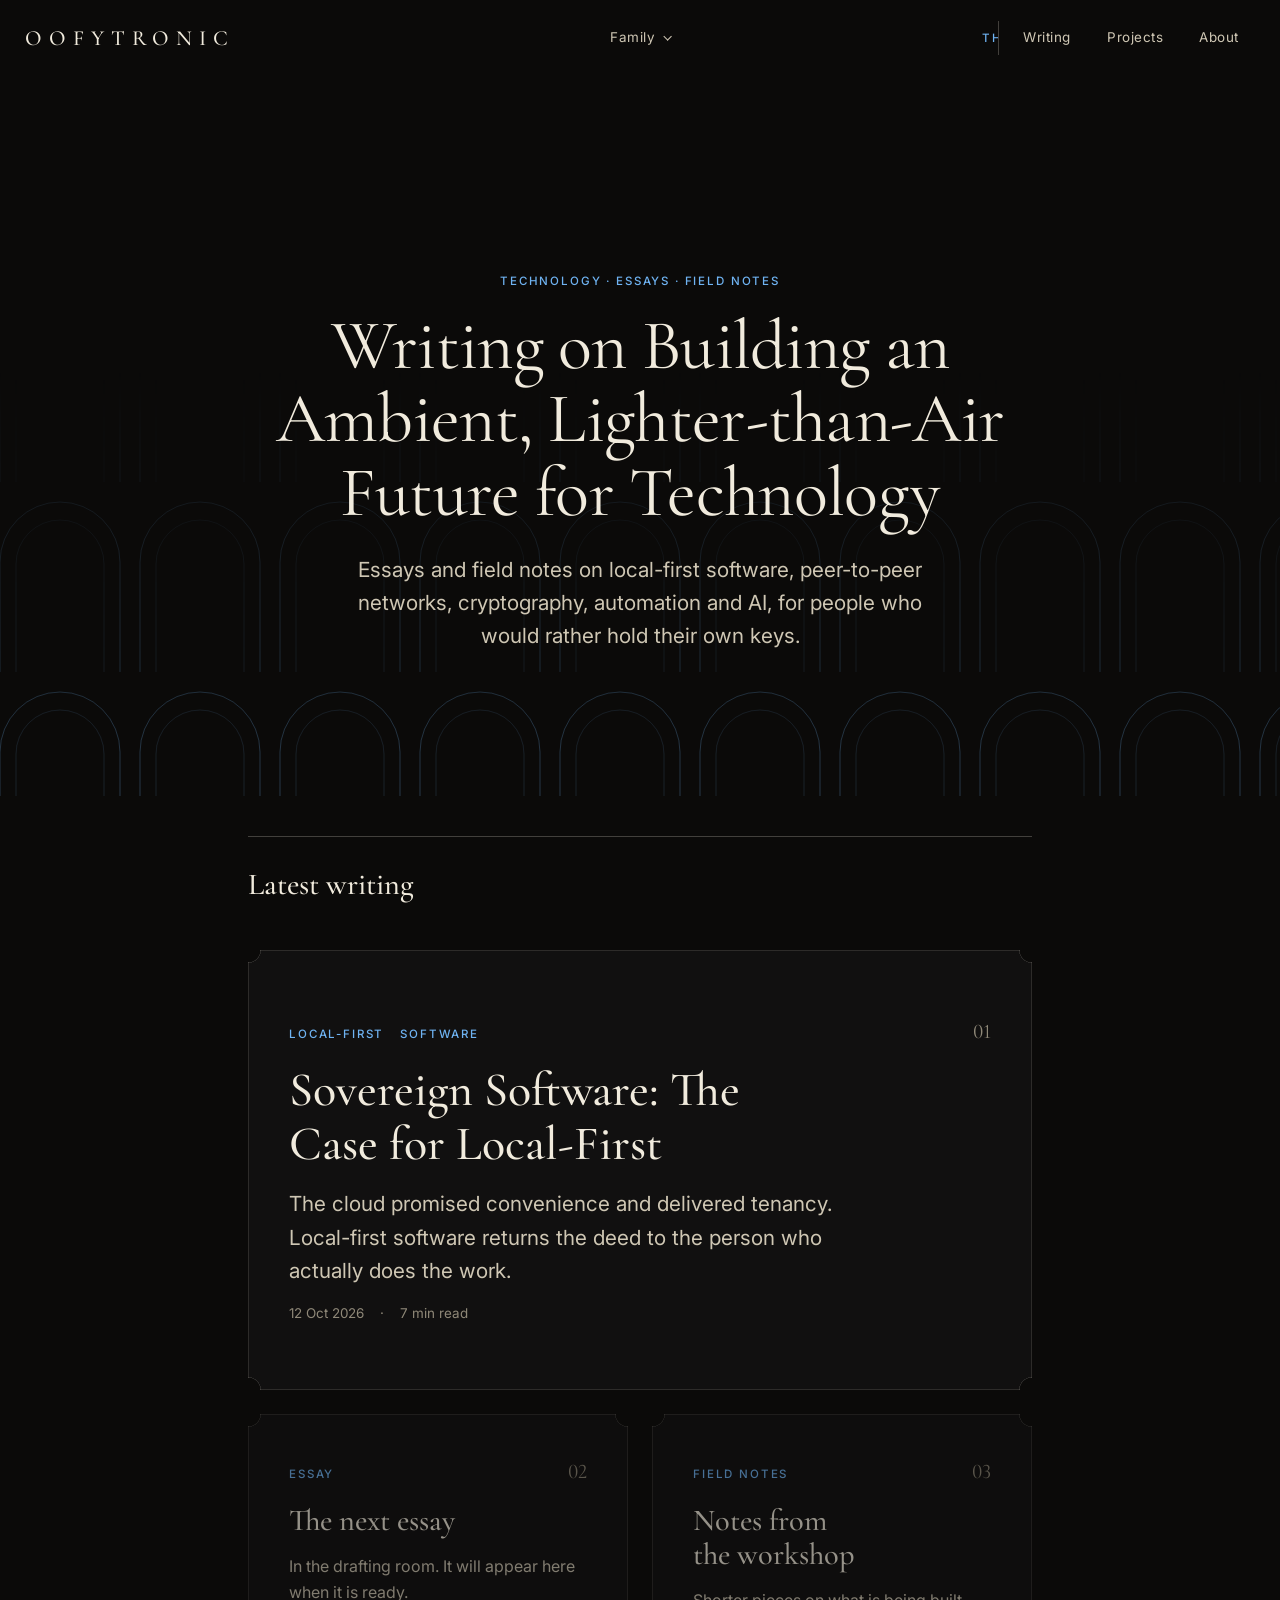
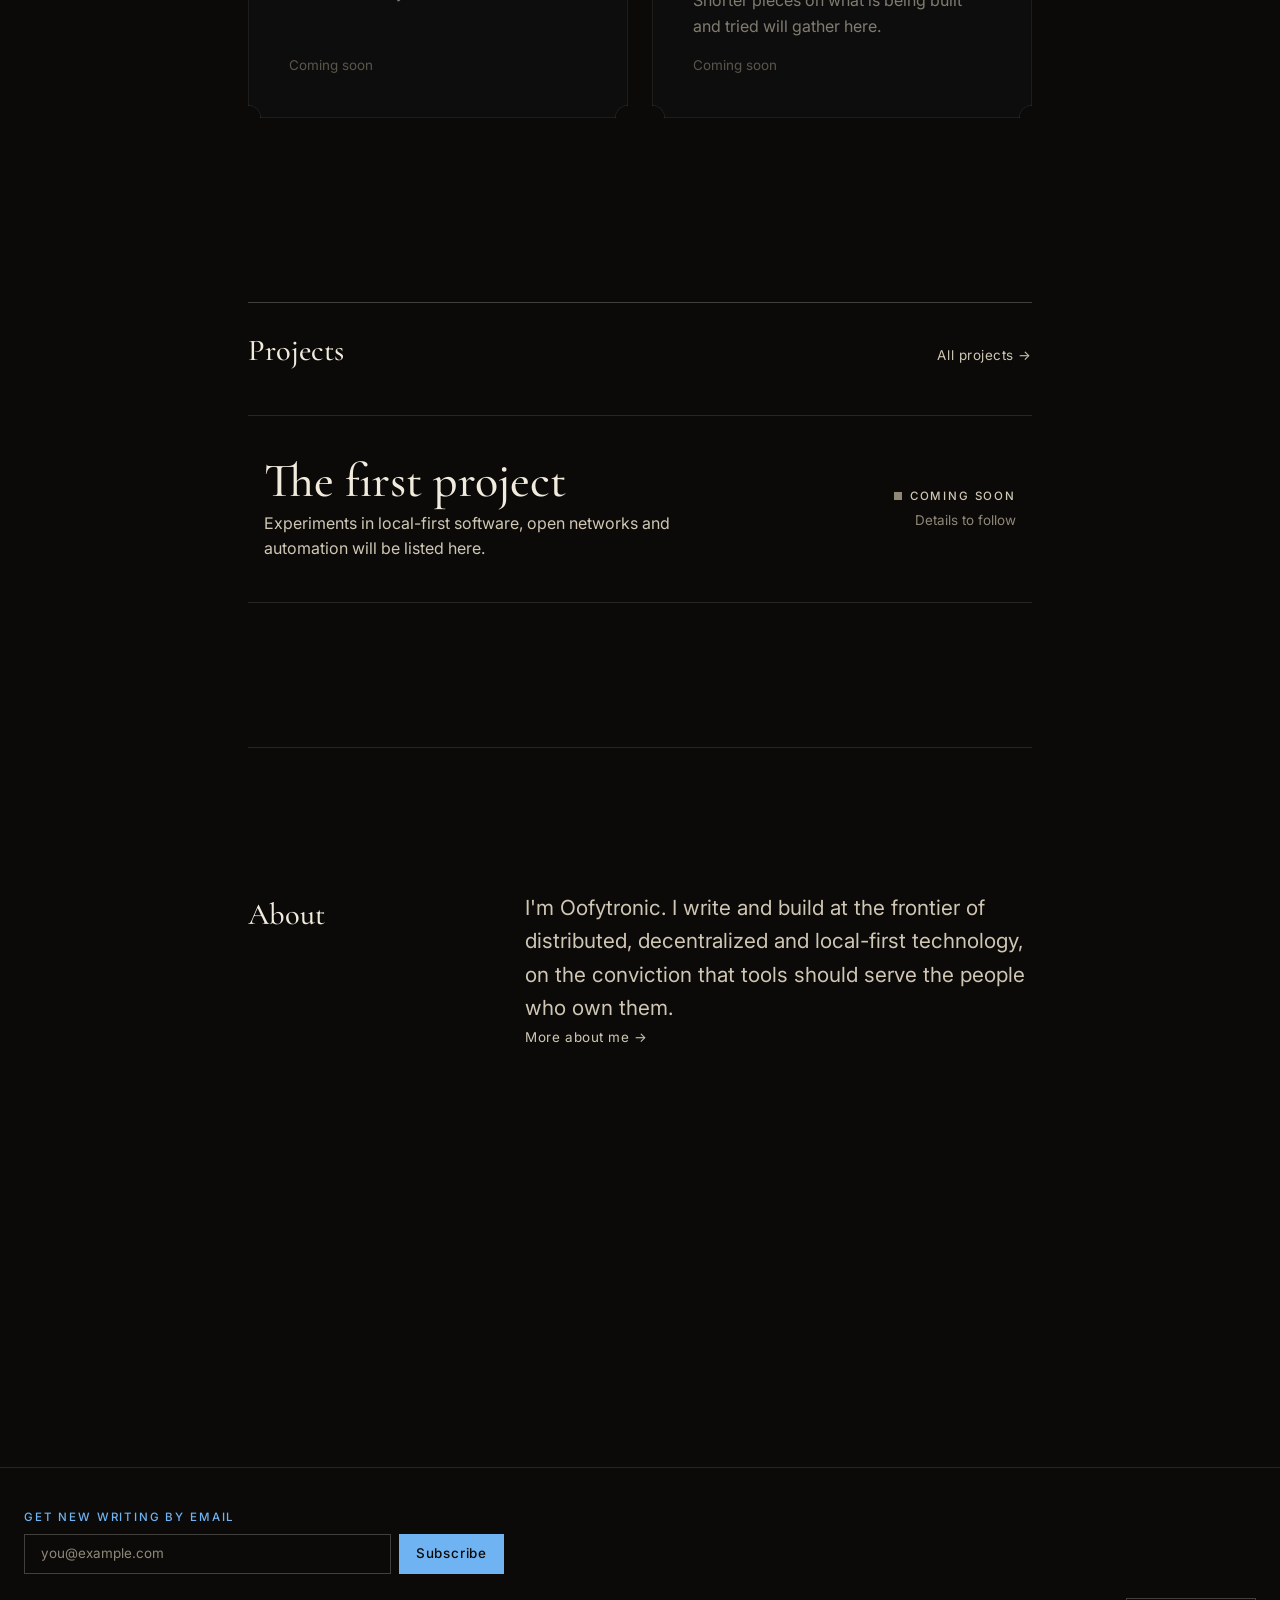
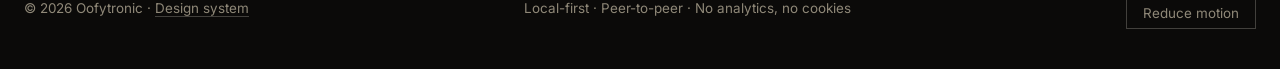
==== commit 717ee44d: "Change Oofytronic's accent from brass to sky blue Renames the brass tokens to sky-400/600 (#6fb3f2 /" ====
--- a/index.html
+++ b/index.html
@@ -43,7 +43,7 @@
 <main id="main">
 <section class="hero" aria-labelledby="hero-h">
   <svg class="hero__arcade" aria-hidden="true" focusable="false" preserveAspectRatio="xMidYMax slice">
-    <defs><pattern id="arches" width="140" height="190" patternUnits="userSpaceOnUse" x="-10"><path d="M10 190V80a60 60 0 0 1 120 0v110" fill="none" stroke="#c4a867" stroke-opacity=".28" stroke-width="1"/><path d="M26 190V82a44 44 0 0 1 88 0v108" fill="none" stroke="#c4a867" stroke-opacity=".14" stroke-width="1"/></pattern></defs>
+    <defs><pattern id="arches" width="140" height="190" patternUnits="userSpaceOnUse" x="-10"><path d="M10 190V80a60 60 0 0 1 120 0v110" fill="none" stroke="#6fb3f2" stroke-opacity=".28" stroke-width="1"/><path d="M26 190V82a44 44 0 0 1 88 0v108" fill="none" stroke="#6fb3f2" stroke-opacity=".14" stroke-width="1"/></pattern></defs>
     <rect width="100%" height="100%" fill="url(#arches)"/>
   </svg>
   <div class="wrap">
--- a/css/style.css
+++ b/css/style.css
@@ -18,7 +18,7 @@
 a { color: inherit; text-decoration-color: var(--hairline-strong); text-underline-offset: 0.25em; }
 a:hover { text-decoration-color: var(--accent); }
 :focus-visible { outline: 1px solid var(--accent); outline-offset: 4px; }
-::selection { background: var(--brass-600); color: var(--night-950); }
+::selection { background: var(--sky-600); color: var(--cream-100); }
 h1, h2, h3, p { margin: 0; }
 h1, h2, h3 { text-wrap: balance; }
 
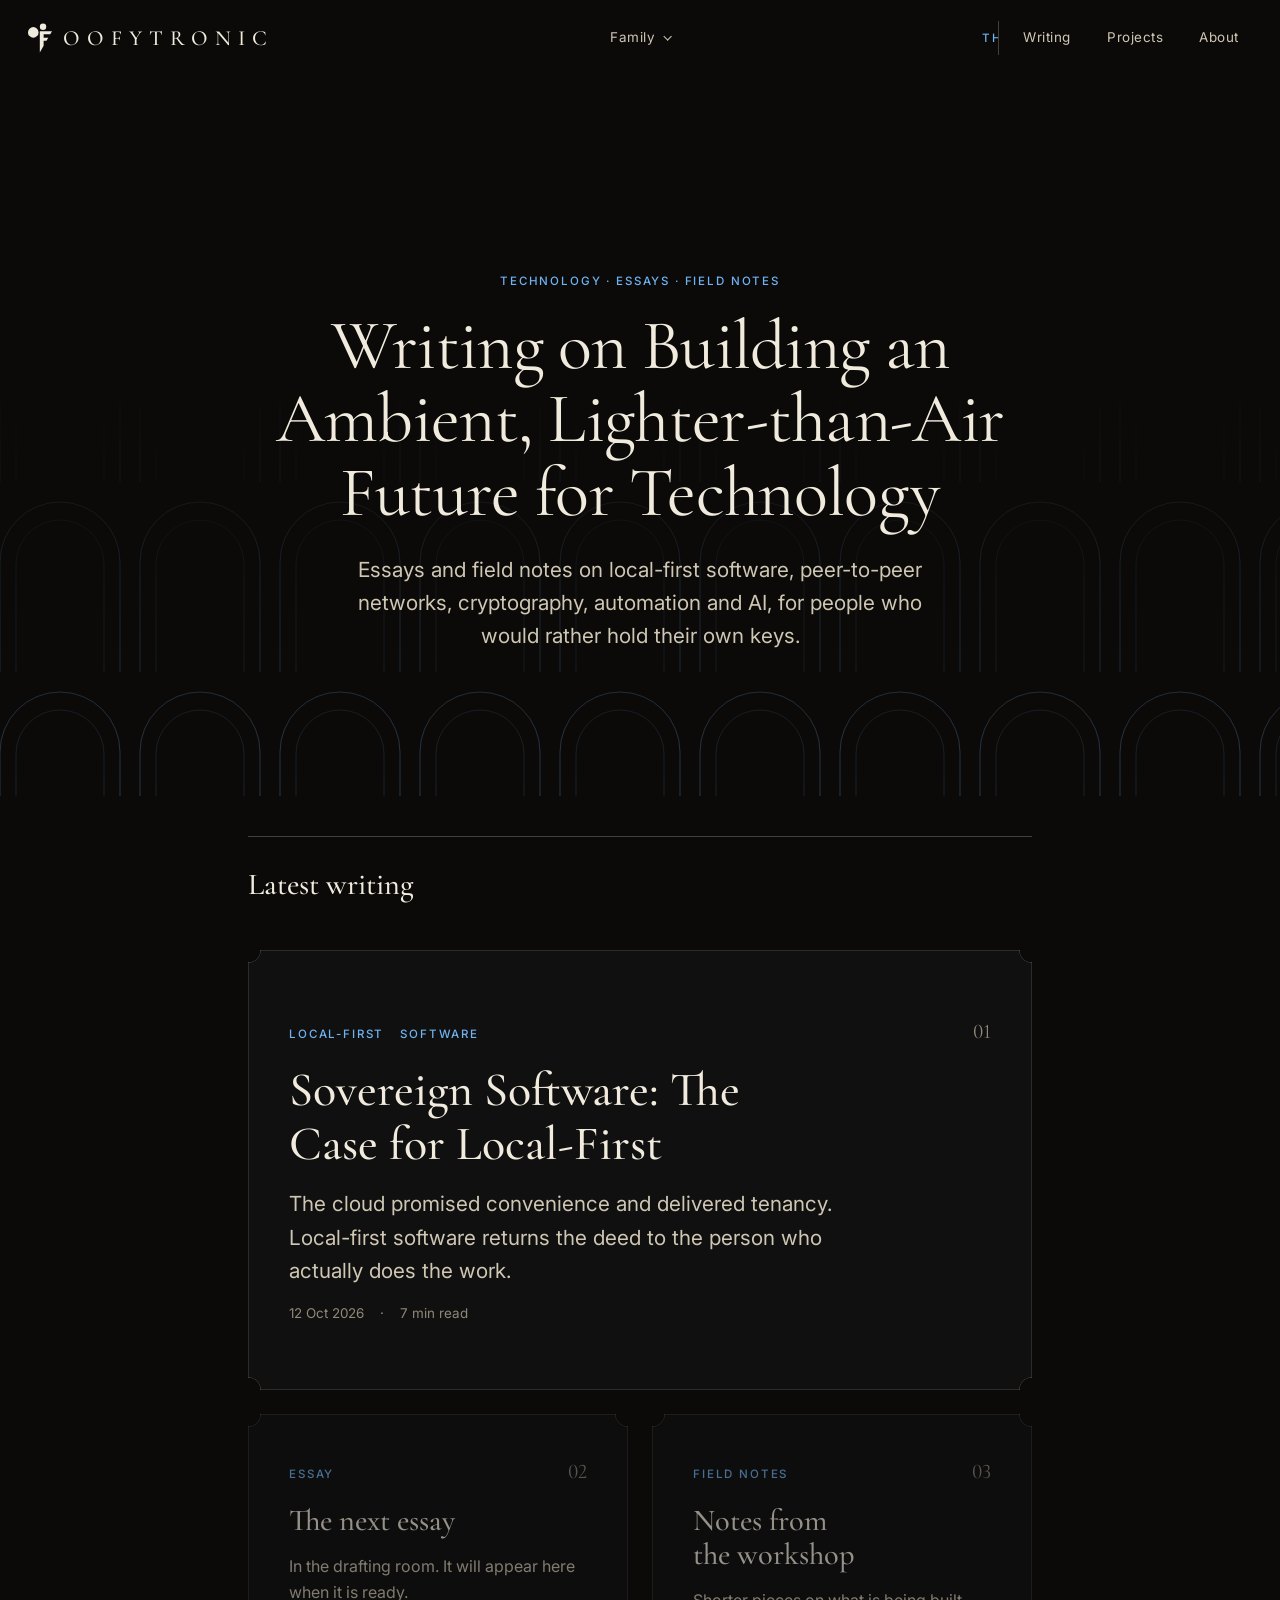
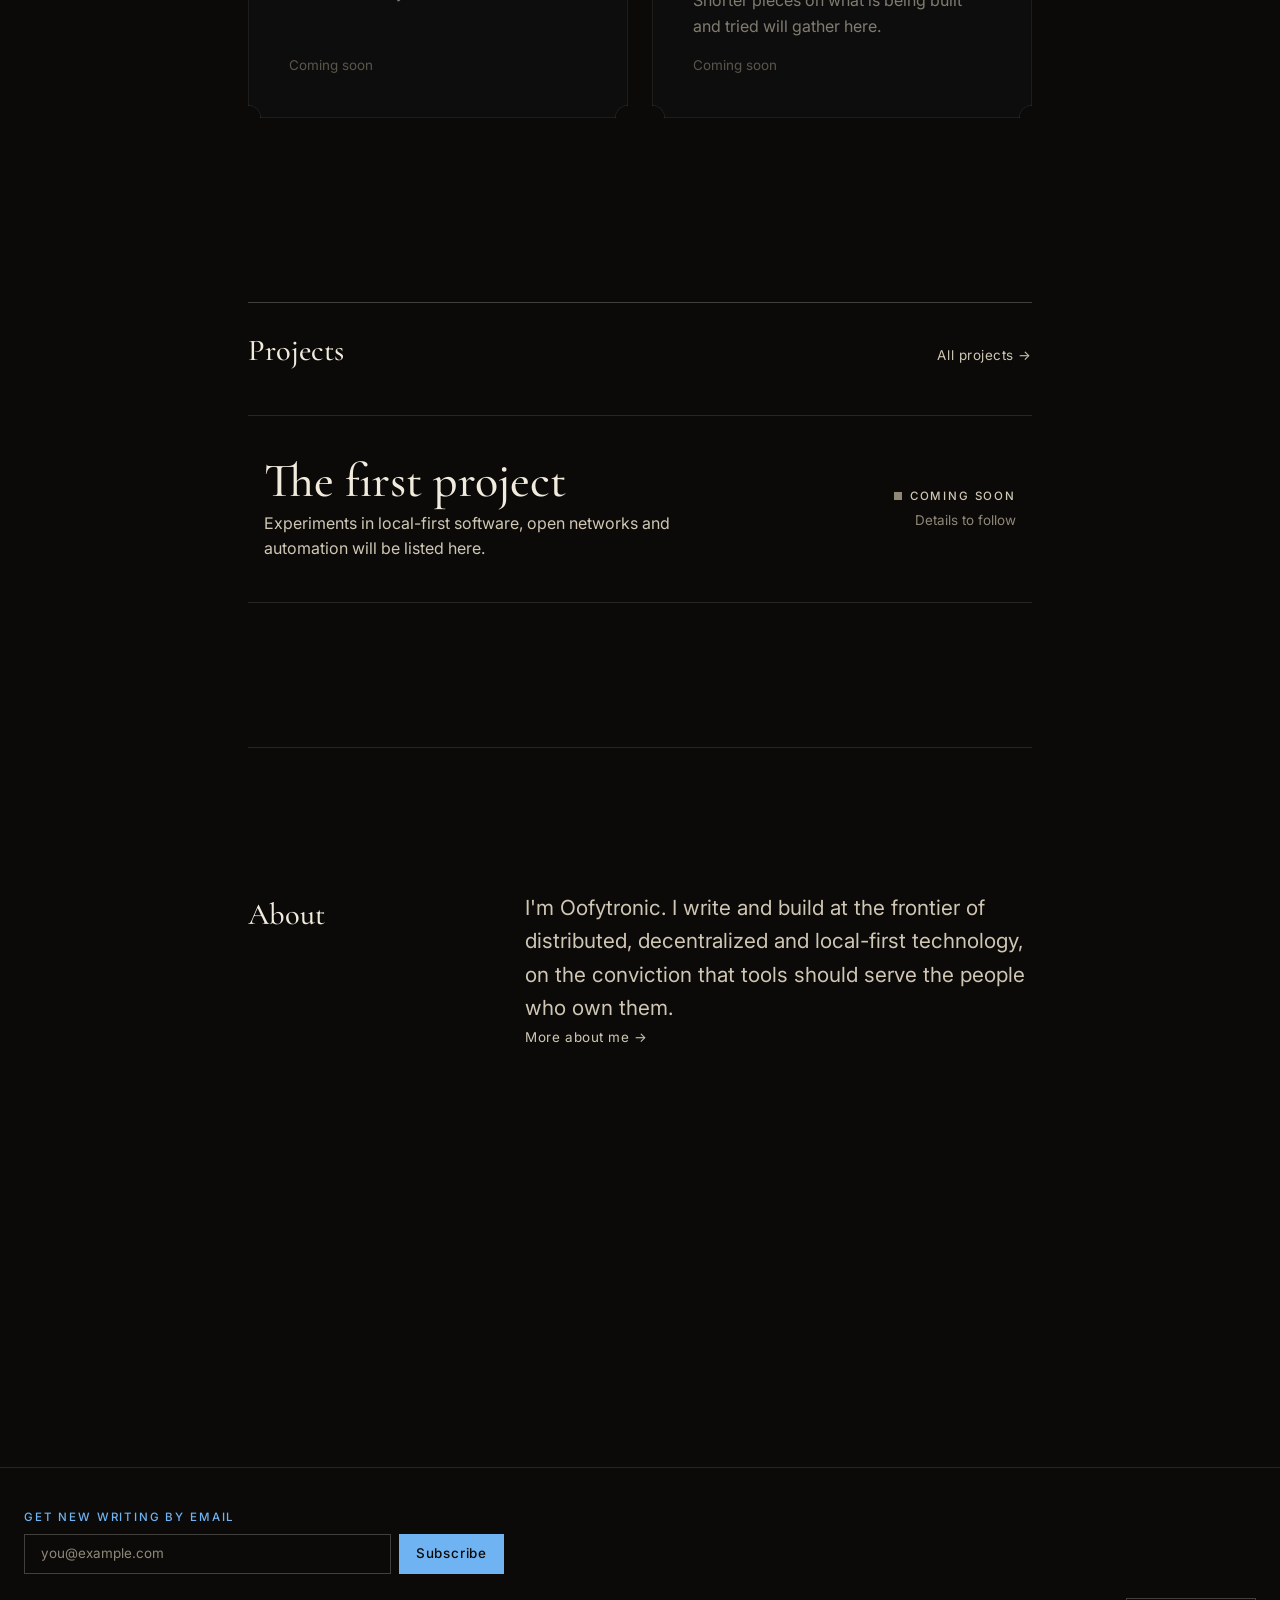
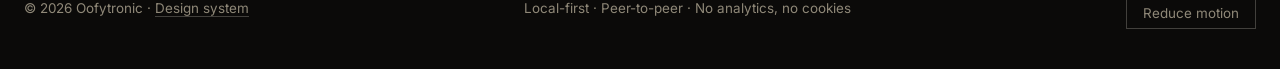
==== commit e24c70a3: "Add the oof icon as the nav logo and favicon Icon taken from oofytronic/playlister (public/oof-icon." ====
--- a/index.html
+++ b/index.html
@@ -6,9 +6,11 @@
   <title>Oofytronic · Writing on Building an Ambient, Lighter-than-Air Future for Technology</title>
   <meta name="description" content="Writing on Building an Ambient, Lighter-than-Air Future for Technology. Essays and field notes on local-first, peer-to-peer, decentralized, AI and automation technology by Oofytronic.">
   <meta name="theme-color" content="#0b0a09">
+  <link rel="icon" type="image/svg+xml" href="assets/favicon.svg">
   <link rel="preconnect" href="https://fonts.googleapis.com">
   <link rel="preconnect" href="https://fonts.gstatic.com" crossorigin>
   <link rel="stylesheet" href="css/style.css">
+  <script>/* motion early: choose the layout before first paint so islands never flash */try{var m=localStorage.getItem("oofytronic:motion")}catch(e){}document.documentElement.dataset.motion=m||(matchMedia("(prefers-reduced-motion: reduce)").matches?"reduced":"full")</script>
   <script src="js/main.js" defer></script>
 </head>
 <body>
@@ -16,7 +18,7 @@
 <a class="skip-link" href="#main">Skip to content</a>
 <header class="site-header">
   <div class="wrap">
-    <a class="wordmark" href="./" data-island="wordmark" data-zone="top-left" data-trigger="scrolled"><span class="wordmark__o">O</span><span class="wordmark__rest"><span>ofytronic</span></span></a>
+    <a class="wordmark" href="./" data-island="wordmark" data-zone="top-left" data-trigger="scrolled" aria-label="Oofytronic, home"><img class="wordmark__mark" src="assets/oof-icon.svg" alt="" width="1000" height="1000"><span class="wordmark__rest"><span><span class="wordmark__text">oofytronic</span></span></span></a>
     <details class="family" data-island="family" data-zone="top-center" data-trigger="scrolled">
       <summary class="family__summary"><span>Family</span><span class="family__chevron" aria-hidden="true"></span></summary>
       <div class="family__panel">
--- a/css/style.css
+++ b/css/style.css
@@ -134,7 +134,7 @@
    floating "islands" that respond to scroll (state set in js/main.js). */
 .site-header { border-bottom: 1px solid var(--hairline); }
 .site-header .wrap {
-  display: grid; grid-template-columns: 1fr auto 1fr; align-items: center; gap: var(--space-4);
+  display: grid; grid-template-columns: minmax(max-content, 1fr) auto minmax(max-content, 1fr); align-items: center; gap: var(--space-4);
   padding-block: var(--space-3);
 }
 
@@ -147,6 +147,8 @@
   position: relative; border: 1px solid transparent; --edge: transparent;
 }
 .wordmark:focus-visible { outline-offset: -4px; }
+.wordmark__mark { height: 1.9rem; width: 1.9rem; flex: none; }
+.wordmark__text { display: block; padding-left: 0.5rem; white-space: nowrap; }
 .wordmark__rest { display: inline-grid; grid-template-columns: 1fr; }
 .wordmark__rest > span { overflow: hidden; min-width: 0; }
 
@@ -610,3 +612,18 @@
 .subscribe-island .subscribe__label { position: absolute; width: 1px; height: 1px; overflow: hidden; clip-path: inset(50%); white-space: nowrap; }
 html:not([data-motion="full"]) .subscribe-island { display: none; }
 @media (max-width: 69.99rem) { .subscribe-island { display: none; } }
+
+/* The logo plus the full name is wide; tighten the tracking on phones so it fits beside the family dropdown */
+@media (max-width: 40rem) {
+  .wordmark { font-size: 1.1rem; letter-spacing: 0.2em; }
+  .wordmark__mark { height: 1.7rem; width: 1.7rem; }
+}
+@media (max-width: 24rem) {
+  .site-header .wrap { gap: var(--space-2); }
+  .wordmark { font-size: 1rem; letter-spacing: 0.1em; }
+  .wordmark__mark { height: 1.5rem; width: 1.5rem; }
+  .wordmark__text { padding-left: 0.35rem; }
+  .family__summary { padding-inline: var(--space-2); }
+}
+.subscribe--footer, .subscribe__row { min-width: 0; max-width: 100%; }
+.subscribe input { width: 100%; }
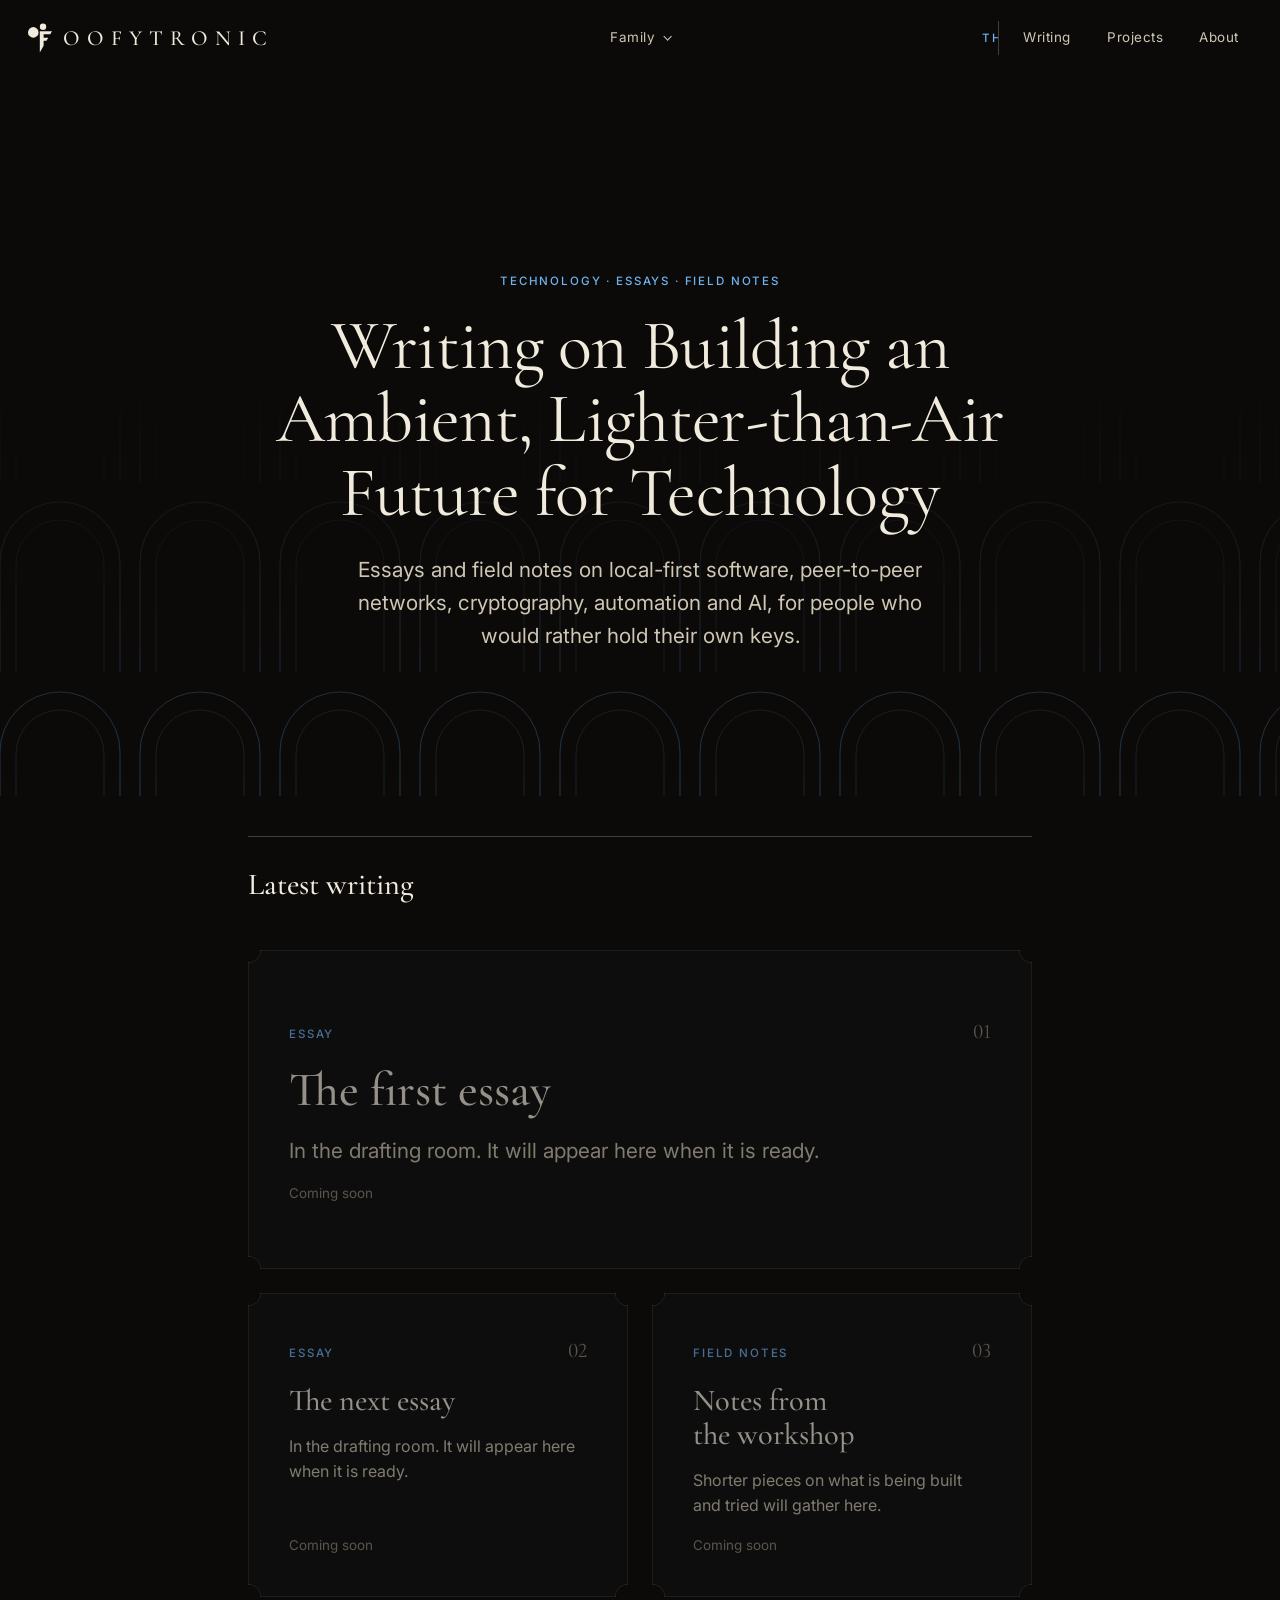
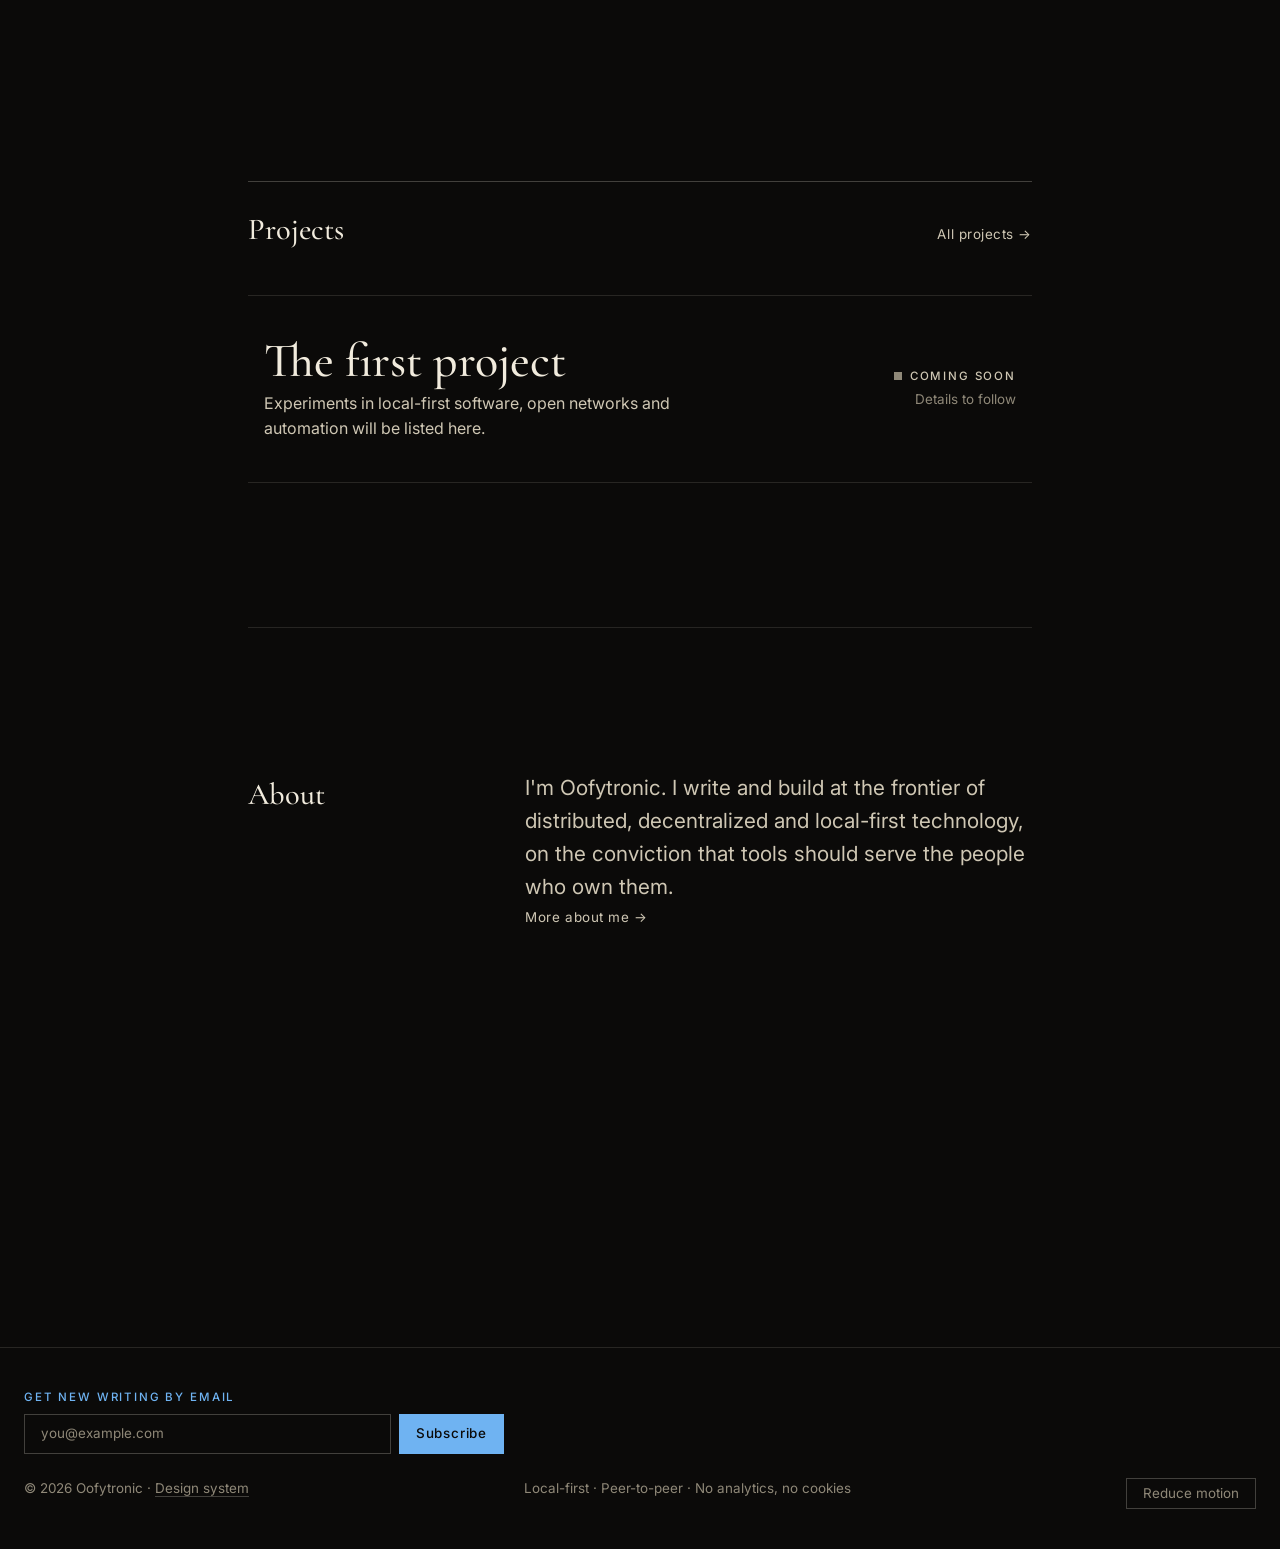
==== commit 90f0a2f9: "Take down the local-first article; cards and links updated Co-Authored-By: Claude Sonnet 5.5 <norepl" ====
--- a/index.html
+++ b/index.html
@@ -6,7 +6,9 @@
   <title>Oofytronic · Writing on Building an Ambient, Lighter-than-Air Future for Technology</title>
   <meta name="description" content="Writing on Building an Ambient, Lighter-than-Air Future for Technology. Essays and field notes on local-first, peer-to-peer, decentralized, AI and automation technology by Oofytronic.">
   <meta name="theme-color" content="#0b0a09">
-  <link rel="icon" type="image/svg+xml" href="assets/favicon.svg">
+  <link rel="icon" href="favicon.ico?v=2" sizes="48x48">
+  <link rel="icon" type="image/svg+xml" href="assets/favicon.svg?v=2">
+  <link rel="apple-touch-icon" href="assets/apple-touch-icon.png">
   <link rel="preconnect" href="https://fonts.googleapis.com">
   <link rel="preconnect" href="https://fonts.gstatic.com" crossorigin>
   <link rel="stylesheet" href="css/style.css">
@@ -25,8 +27,8 @@
         <p class="family__title">The Feathermode family</p>
         <ul class="family__list">
         <li><a class="family__item" href="https://feathermode.com" target="_blank" rel="noopener"><span class="family__name">Feathermode</span><span class="family__meta">Parent</span></a></li>
-        <li><span class="family__item family__item--soon"><span class="family__name">Common Tongue</span><span class="family__meta">Communication · Soon</span></span></li>
-        <li><span class="family__item family__item--soon"><span class="family__name">Airlift</span><span class="family__meta">Distribution · Soon</span></span></li>
+        <li><span class="family__item family__item--soon"><span class="family__name">Aerodash</span><span class="family__meta">Everything app · Soon</span></span></li>
+        <li><span class="family__item family__item--soon"><span class="family__name">Gondola</span><span class="family__meta">Distribution · Soon</span></span></li>
         <li><a class="family__item" href="./" aria-current="true"><span class="family__name">Oofytronic</span><span class="family__meta">Blog · You are here</span></a></li>
         <li><span class="family__item family__item--soon"><span class="family__name">Nimbus Nectar</span><span class="family__meta">Publication · Soon</span></span></li>
         </ul>
@@ -61,14 +63,14 @@
     </div>
     <ul class="card-grid">
     <li class="card-grid__featured">
-      <article class="card">
+      <article class="card card--placeholder">
         <div class="card__top">
-          <ul class="card__tags" aria-label="Topics"><li>Local-First</li><li>Software</li></ul>
+          <ul class="card__tags" aria-label="Topics"><li>Essay</li></ul>
           <span class="card__index" aria-hidden="true">01</span>
         </div>
-        <h3 class="card__title"><a href="articles/local-first/">Sovereign Software: The Case for Local-First</a></h3>
-        <p class="card__excerpt">The cloud promised convenience and delivered tenancy. Local-first software returns the deed to the person who actually does the work.</p>
-        <p class="card__meta"><time datetime="2026-10-12">12 Oct 2026</time><span>7 min read</span></p>
+        <h3 class="card__title">The first essay</h3>
+        <p class="card__excerpt">In the drafting room. It will appear here when it is ready.</p>
+        <p class="card__meta"><span>Coming soon</span></p>
       </article>
     </li>
     <li>
--- a/css/style.css
+++ b/css/style.css
@@ -190,11 +190,9 @@
     padding var(--speed) var(--ease), letter-spacing var(--speed) var(--ease),
     grid-template-columns var(--speed) var(--ease), visibility var(--speed);
 }
+/* Scrolled: the logo shrinks to the bare icon, floating with no box, border or background */
 html[data-motion="full"][data-scrolled] .wordmark {
   min-width: var(--island-h); justify-content: center; letter-spacing: 0;
-  --edge: var(--hairline-strong);
-  background: color-mix(in srgb, var(--bg) 88%, transparent);
-  -webkit-backdrop-filter: blur(14px); backdrop-filter: blur(14px);
 }
 html[data-motion="full"][data-scrolled] .wordmark__rest { grid-template-columns: 0fr; }
 html[data-motion="full"][data-scrolled] .island {
@@ -206,7 +204,6 @@
 html[data-motion="full"][data-scrolled][data-context-open] .island__context { grid-template-columns: 1fr; visibility: visible; }
 
 @supports not (backdrop-filter: blur(1px)) {
-  html[data-motion="full"][data-scrolled] .wordmark,
   html[data-motion="full"][data-scrolled] .island,
   html[data-motion="full"] [data-zone][data-dock] { background: var(--bg); }
 }
